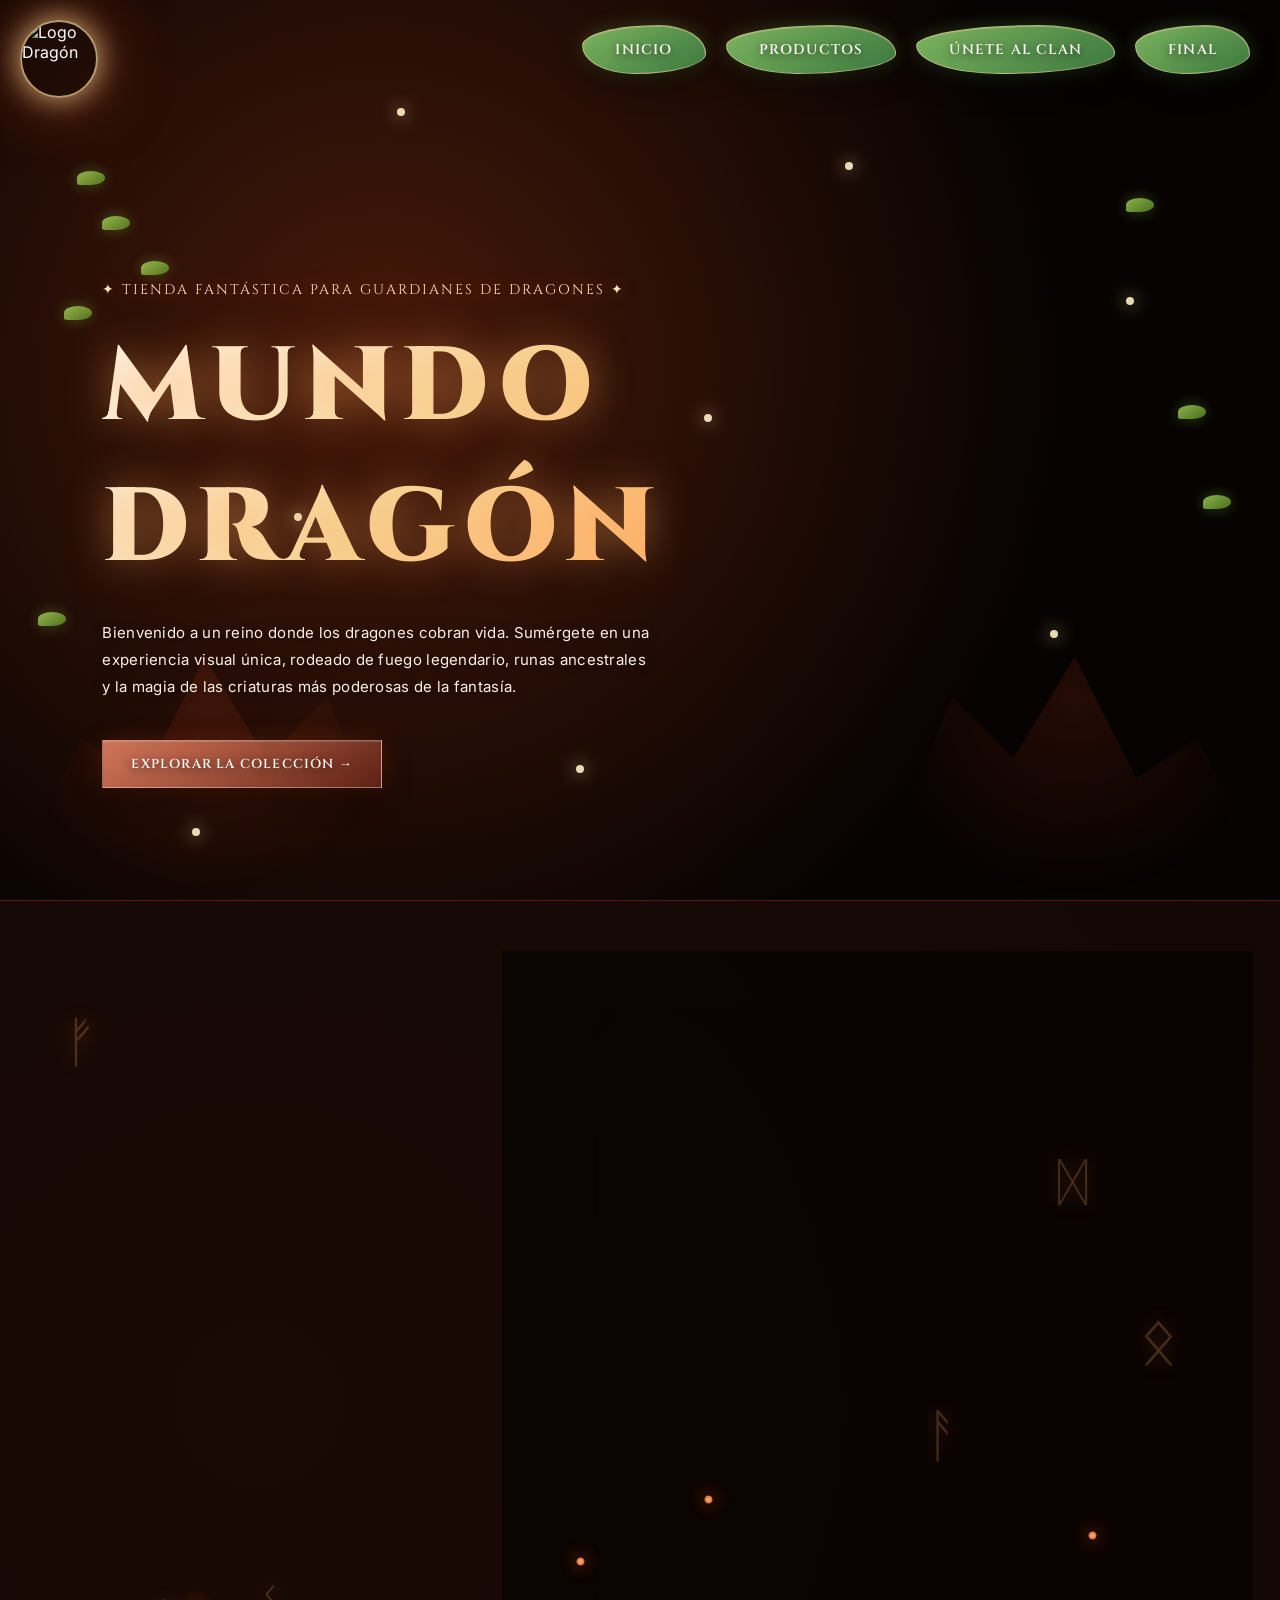
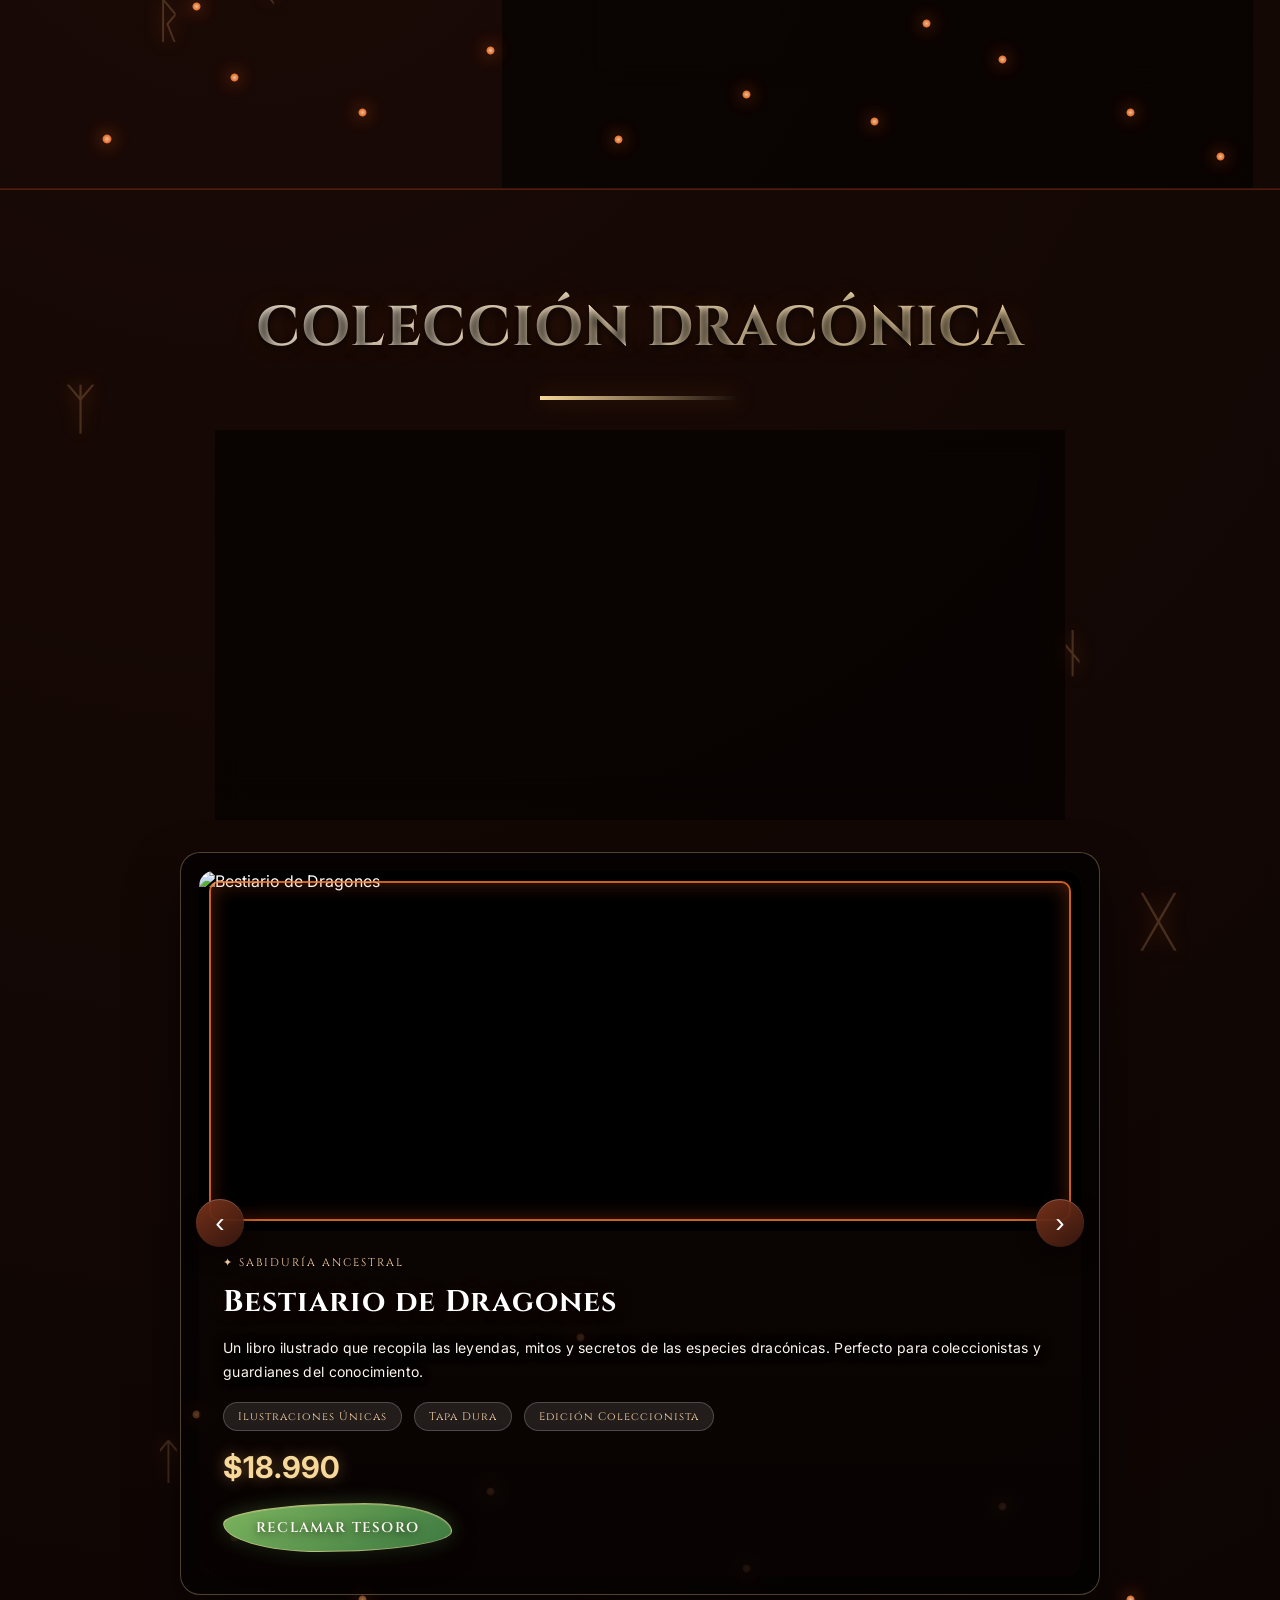
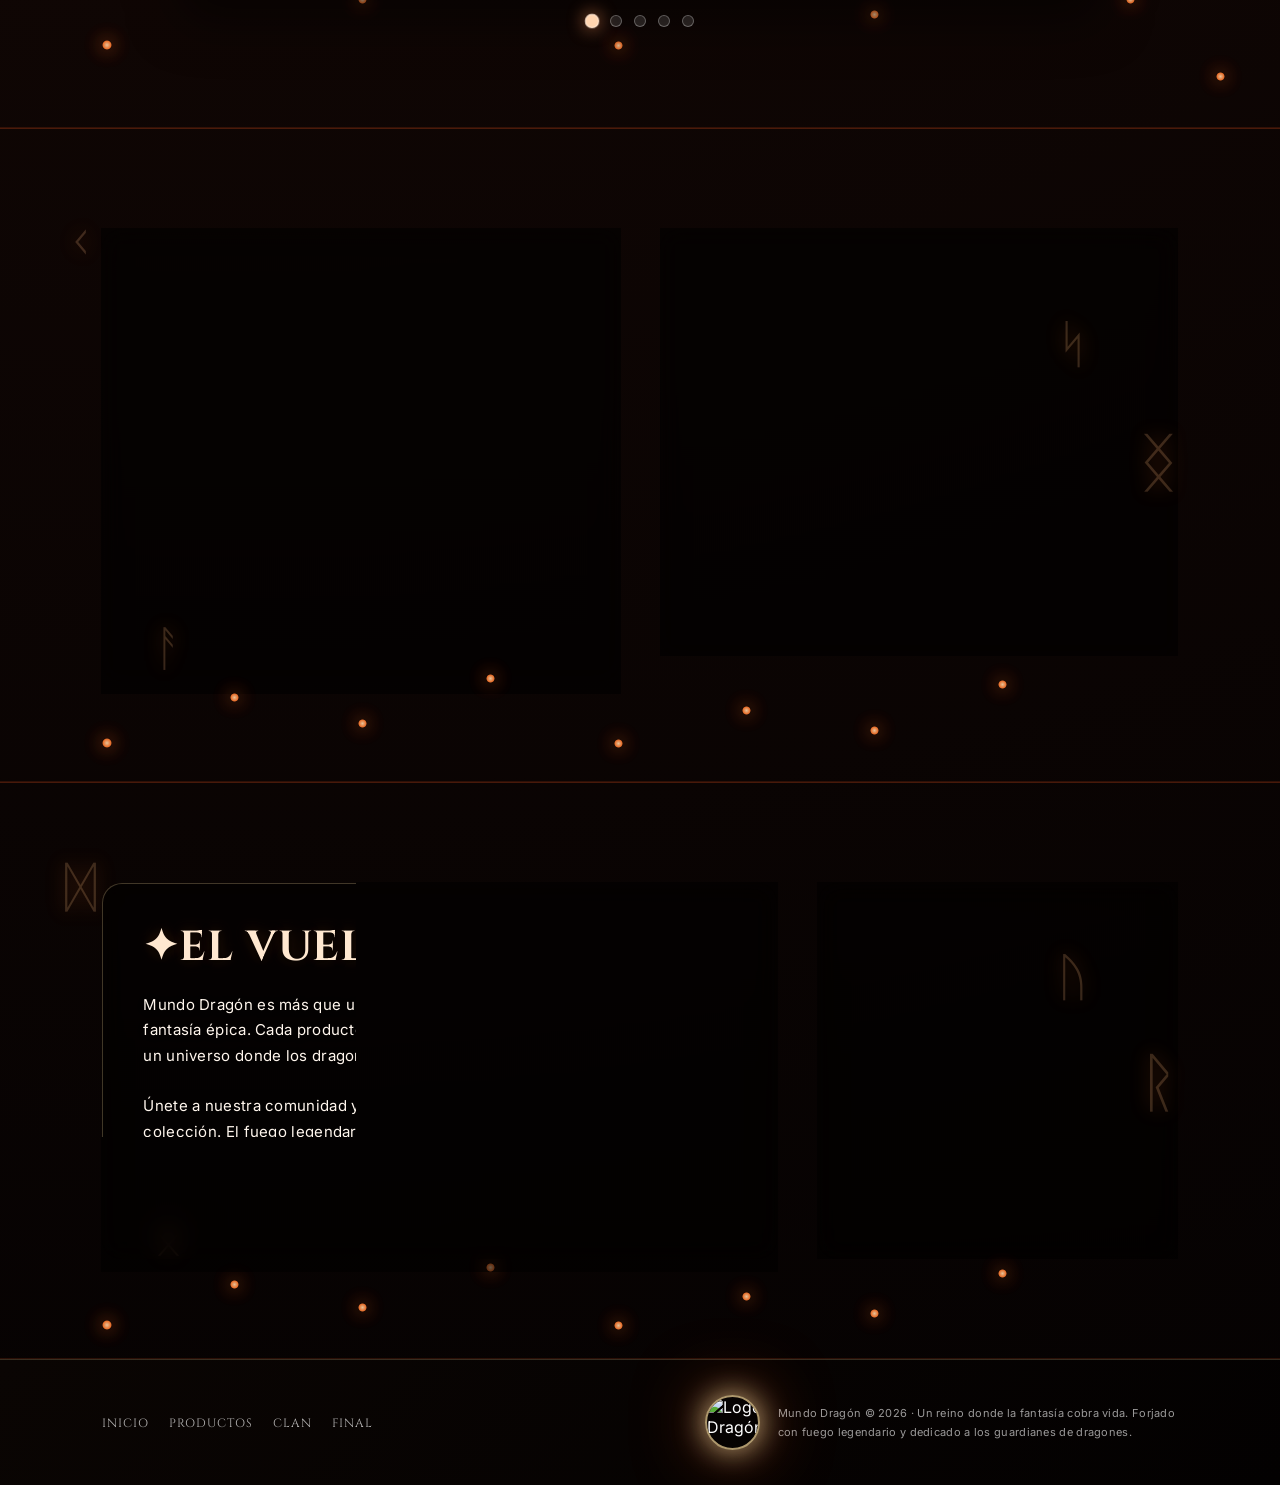
==== index.html @ 8c127563 "Update index.html" ====
<!DOCTYPE html>
<html lang="es">
<head>
<link href="https://fonts.googleapis.com/css2?family=Cinzel:wght@400;600;700;800;900&family=Inter:wght@300;400;500;600;700&display=swap" rel="stylesheet">
<meta charset="UTF-8">
<meta name="viewport" content="width=device-width, initial-scale=1.0">
<title>Mundo Dragón | Tienda Fantástica</title>

<style>
:root{
  --verde:#4a6a52;
  --verde-oscuro:#1f2d24;
  --verde-claro:#7da26d;
  --texto:#ffffff;
  --dorado:#f6d89a;
  --dorado-oscuro:#d4a85a;
  --rojo-fuego:#b63a1b;
  --naranja-fuego:#ff7a2f;
  --lava:#ff5a1f;
  --lava-suave:#ffb36b;
  --ceniza:#0f0908;
  --ceniza-2:#1a110f;
  --ceniza-3:#241613;
  --sombra:0 20px 44px rgba(0,0,0,.48);
  --glow-dorado:0 0 20px rgba(246,216,154,0.3);
  --glow-fuego:0 0 20px rgba(255,90,31,0.3);
}

*{
  margin:0;
  padding:0;
  box-sizing:border-box;
}

html{scroll-behavior:smooth}

body{
  color:var(--texto);
  background: radial-gradient(circle at 20% 30%, #1a0a06 0%, #050202 100%);
  overflow-x:hidden;
  font-family:'Inter',sans-serif;
}

a{text-decoration:none; transition: all 0.3s ease;}

/* =========================
   TIPOGRAFÍA
========================= */
h1, h2, h3, h4, .titulo, .titulo-bloque, .submarca, .boton-hoja,
.boton-recuadro, .icono-info, .final-links a, .detalles-slide span,
.etiqueta-slide, .lista-mini span, .footer-links a, .beneficio h4,
.caja-miembro h3, .final-texto h3, .info-lateral h3, .hero h1 {
  font-family:'Cinzel',serif;
  letter-spacing: 1px;
}

p, .texto, .contenido-slide p, .caja-miembro p, .beneficio p,
.final-texto p, .info-lateral p, .footer-texto {
  font-family:'Inter',sans-serif;
  line-height: 1.7;
  font-weight: 400;
  letter-spacing: 0.3px;
}

.hero p,
.texto,
.contenido-slide p,
.caja-miembro p,
.info-lateral p,
.final-texto p {
  color: #fff6ed;
  text-shadow:
    0 2px 6px rgba(0,0,0,0.9),
    0 0 12px rgba(0,0,0,0.6);
}

h1, h2, h3, h4 {
  text-shadow:
    0 3px 10px rgba(0,0,0,0.9),
    0 0 25px rgba(255,120,40,0.18);
}

/* =========================
   BOTONES
========================= */
.boton-hoja {
  display: inline-block;
  padding: 14px 32px;
  border-radius: 62% 38% 58% 42% / 42% 58% 42% 58%;
  background: linear-gradient(145deg, #7cb45e, #3c7840);
  border: 1px solid rgba(246,216,154,0.55);
  color: #fffaf4;
  font-size: 14px;
  font-weight: 600;
  letter-spacing: 1.2px;
  text-transform: uppercase;
  transition: .4s cubic-bezier(0.4, 0, 0.2, 1);
  position: relative;
  text-shadow: 0 2px 8px rgba(0,0,0,.65);
  box-shadow: 0 12px 28px rgba(0,0,0,.4), 0 0 20px rgba(124,180,94,0.3), inset 0 1px 0 rgba(246,216,154,0.3);
  font-family: 'Cinzel', serif;
  cursor: pointer;
}

.boton-hoja:hover {
  transform: translateY(-5px) scale(1.08);
  box-shadow: 0 20px 35px rgba(0,0,0,.5), 0 0 35px rgba(124,180,94,0.5), inset 0 1px 0 rgba(246,216,154,0.4);
  color: #fffaf4;
  background: linear-gradient(145deg, #8cc86a, #4c8f50);
}

.boton-recuadro {
  display: inline-block;
  padding: 14px 28px;
  border: 1px solid rgba(255,255,255,.3);
  color: #fffaf4;
  background: linear-gradient(145deg, rgba(255,145,112,.8), rgba(120,44,28,.7));
  font-size: 13px;
  font-weight: 600;
  letter-spacing: 1.2px;
  text-transform: uppercase;
  text-shadow: 0 2px 8px rgba(0,0,0,.65);
  box-shadow: 0 12px 28px rgba(0,0,0,.4), 0 0 25px rgba(255,90,30,.2), inset 0 1px 0 rgba(255,255,255,.15);
  font-family: 'Cinzel', serif;
  cursor: pointer;
  transition: .4s cubic-bezier(0.4, 0, 0.2, 1);
}

.boton-recuadro:hover {
  transform: translateY(-4px);
  box-shadow: 0 18px 35px rgba(0,0,0,.45), 0 0 35px rgba(255,100,40,.3);
  color: #fffaf4;
}

/* =========================
   HERO
========================= */
.hero {
  min-height: 100vh;
  position: relative;
  overflow: hidden;
  background: linear-gradient(135deg, rgba(0,0,0,0.5), rgba(0,0,0,0.7)),
              url('https://i.pinimg.com/736x/44/22/09/442209d160acb8d66ba0763f059ec20f.jpg') center/cover no-repeat;
  background-attachment: fixed;
}

.hero::before {
  content: '';
  position: absolute;
  inset: 0;
  background: radial-gradient(circle at 30% 40%, rgba(255,90,31,0.25), transparent 65%);
  pointer-events: none;
  animation: fuegoFondo 3s ease-in-out infinite alternate;
}

.particulas {
  position: absolute;
  inset: 0;
  pointer-events: none;
  z-index: 2;
}

.particula {
  position: absolute;
  width: 8px;
  height: 8px;
  border-radius: 50%;
  background: rgba(255,242,201,.9);
  box-shadow: 0 0 18px rgba(255,235,165,.9);
  animation: brillo 5s ease-in-out infinite;
}

.particula:nth-child(1){top:12%;left:31%}
.particula:nth-child(2){top:18%;left:66%;animation-delay:1s}
.particula:nth-child(3){top:46%;left:55%;animation-delay:2s}
.particula:nth-child(4){top:57%;left:23%;animation-delay:1.5s}
.particula:nth-child(5){top:70%;left:82%;animation-delay:2.5s}
.particula:nth-child(6){top:85%;left:45%;animation-delay:3s}
.particula:nth-child(7){top:33%;left:88%;animation-delay:0.8s}
.particula:nth-child(8){top:92%;left:15%;animation-delay:2.2s}

.hojas-flotantes {
  position: absolute;
  inset: 0;
  pointer-events: none;
  z-index: 2;
}

.hoja-float {
  position: absolute;
  width: 28px;
  height: 14px;
  border-radius: 50% 50% 50% 10%;
  background: linear-gradient(145deg, #c4ff6d, #679d29);
  opacity: .7;
  box-shadow: 0 0 15px rgba(177,255,91,.4);
  animation: caer 12s linear infinite;
}

.hoja-float:nth-child(1){top:19%;left:6%}
.hoja-float:nth-child(2){top:24%;left:8%;animation-delay:2s}
.hoja-float:nth-child(3){top:29%;left:11%;animation-delay:4s}
.hoja-float:nth-child(4){top:34%;left:5%;animation-delay:1s}
.hoja-float:nth-child(5){top:22%;left:88%;animation-delay:3s}
.hoja-float:nth-child(6){top:45%;left:92%;animation-delay:5s}
.hoja-float:nth-child(7){top:68%;left:3%;animation-delay:2.5s}
.hoja-float:nth-child(8){top:55%;left:94%;animation-delay:4.5s}

.alas-dragon {
  position: absolute;
  bottom: 0;
  left: 0;
  width: 100%;
  height: 45%;
  pointer-events: none;
  display: flex;
  justify-content: space-between;
  z-index: 1;
}

.ala {
  width: 32%;
  height: 100%;
  background: radial-gradient(ellipse at center, rgba(255,80,40,0.25), transparent 70%);
  clip-path: polygon(0 100%, 20% 60%, 35% 70%, 50% 40%, 65% 65%, 80% 50%, 100% 100%);
  opacity: .5;
  filter: blur(3px);
  animation: latirAla 4s ease-in-out infinite alternate;
}

.ala.derecha {
  transform: scaleX(-1);
  animation-delay: 0.5s;
}

.logo {
  position: absolute;
  top: 20px;
  left: 20px;
  width: 78px;
  height: 78px;
  border-radius: 50%;
  overflow: hidden;
  z-index: 20;
  box-shadow: 0 0 30px rgba(246,216,154,0.8), 0 0 70px rgba(255,90,31,0.5);
  border: 2px solid rgba(246,216,154,0.7);
  transition: all 0.3s ease;
}

.logo img {
  width: 100%;
  height: 100%;
  object-fit: cover;
  transition: transform 0.3s ease;
}

.logo:hover img {
  transform: scale(1.1);
}

.nav {
  position: absolute;
  top: 25px;
  right: 30px;
  display: flex;
  gap: 20px;
  z-index: 20;
}

.hero-contenido {
  position: relative;
  z-index: 10;
  max-width: 650px;
  padding-top: 280px;
  margin-left: 8%;
  animation: slideInLeft 1s ease-out;
}

.submarca {
  font-size: 14px;
  letter-spacing: 2px;
  color: #ffe2c1;
  margin-bottom: 18px;
  font-family: 'Cinzel', serif;
  text-shadow: 0 0 15px rgba(255,90,31,0.5);
}

.hero h1 {
  font-size: 104px;
  font-weight: 900;
  letter-spacing: 8px;
  margin-bottom: 20px;
  animation: fadeInUp 1s ease-out;
  background: linear-gradient(135deg, #fff8ef 0%, #f6d89a 50%, #ffa55a 100%);
  -webkit-background-clip: text;
  background-clip: text;
  color: transparent;
  text-shadow: 0 0 40px rgba(255,165,90,0.5);
}

.hero p {
  margin-bottom: 40px;
  max-width: 550px;
  font-size: 15px;
  line-height: 1.8;
  color: #fff0e2;
  text-shadow: 0 2px 10px rgba(0,0,0,0.6);
}

/* =========================
   SECCIONES
========================= */
.seccion, .seccion-final {
  position: relative;
  padding: 100px 8%;
}

.seccion-intro, .seccion-productos, .seccion-miembros, .seccion-final {
  position: relative;
  background:
    linear-gradient(135deg, rgba(5,3,2,0.92), rgba(15,7,5,0.96)),
    radial-gradient(circle at 15% 20%, rgba(255,100,40,0.2), transparent 40%),
    radial-gradient(circle at 85% 25%, rgba(255,170,90,0.15), transparent 38%),
    url('https://www.transparenttextures.com/patterns/black-scales.png');
  background-attachment: fixed;
  border-top: 1px solid rgba(255,90,31,0.25);
  border-bottom: 1px solid rgba(255,90,31,0.15);
}

.brasas {
  position: absolute;
  inset: 0;
  pointer-events: none;
  z-index: 2;
  overflow: hidden;
}

.brasa {
  position: absolute;
  width: 9px;
  height: 9px;
  border-radius: 50%;
  background: radial-gradient(circle, #ffd7a8 0%, #ff7a2f 55%, rgba(255,90,30,0) 72%);
  box-shadow: 0 0 18px rgba(255,100,40,0.8), 0 0 32px rgba(255,130,60,0.4);
  opacity: 0.9;
  animation: subirBrasa linear infinite;
}

.brasa:nth-child(1){left:8%;bottom:5%;animation-duration:8s;animation-delay:0s;width:10px;height:10px}
.brasa:nth-child(2){left:18%;bottom:12%;animation-duration:11s;animation-delay:1s}
.brasa:nth-child(3){left:28%;bottom:8%;animation-duration:9s;animation-delay:2s}
.brasa:nth-child(4){left:38%;bottom:15%;animation-duration:10s;animation-delay:1.5s}
.brasa:nth-child(5){left:48%;bottom:5%;animation-duration:12s;animation-delay:2.5s}
.brasa:nth-child(6){left:58%;bottom:10%;animation-duration:9s;animation-delay:3s}
.brasa:nth-child(7){left:68%;bottom:7%;animation-duration:11s;animation-delay:1.8s}
.brasa:nth-child(8){left:78%;bottom:14%;animation-duration:10s;animation-delay:2.2s}
.brasa:nth-child(9){left:88%;bottom:8%;animation-duration:8.5s;animation-delay:3.5s}
.brasa:nth-child(10){left:95%;bottom:3%;animation-duration:12s;animation-delay:0.5s}
.brasa:nth-child(11){left:15%;bottom:20%;animation-duration:10s;animation-delay:4s}
.brasa:nth-child(12){left:45%;bottom:25%;animation-duration:9s;animation-delay:3.2s}
.brasa:nth-child(13){left:72%;bottom:18%;animation-duration:11s;animation-delay:2.8s}
.brasa:nth-child(14){left:55%;bottom:32%;animation-duration:10s;animation-delay:1.2s}
.brasa:nth-child(15){left:85%;bottom:28%;animation-duration:9.5s;animation-delay:4.2s}

.runas {
  position: absolute;
  inset: 0;
  pointer-events: none;
  z-index: 1;
}

.runa {
  position: absolute;
  color: rgba(255,190,130,0.2);
  font-size: 48px;
  text-shadow: 0 0 20px rgba(255,120,40,0.3);
  font-family: 'Cinzel', serif;
  animation: brilloRuna 4s ease-in-out infinite alternate;
}

.runa:nth-child(1){top:12%;left:5%;font-size: 55px}
.runa:nth-child(2){top:45%;right:8%;font-size: 65px; animation-delay: 1s}
.runa:nth-child(3){bottom:15%;left:12%;font-size: 48px; animation-delay: 2s}
.runa:nth-child(4){top:28%;right:15%;font-size: 52px; animation-delay: 1.5s}
.runa:nth-child(5){bottom:35%;right:25%;font-size: 58px; animation-delay: 2.5s}
.runa:nth-child(6){top:75%;left:20%;font-size: 45px; animation-delay: 3s}


/* =========================
   INTRO
========================= */
.intro-contenido {
  max-width: 600px;
  margin-left: auto;
  padding: 40px;
  background: rgba(0,0,0,0.55);
  backdrop-filter: blur(12px);
  border-radius: 20px;
  border: 1px solid rgba(246,216,154,0.25);
  box-shadow: 0 25px 50px rgba(0,0,0,0.5), inset 0 1px 0 rgba(255,255,255,0.1);
}

.titulo {
  font-size: 56px;
  margin-bottom: 25px;
  font-weight: 800;
  text-transform: uppercase;
  background: linear-gradient(135deg, #fff8ef, #f6d89a);
  -webkit-background-clip: text;
  background-clip: text;
  color: transparent;
}

.texto {
  font-size: 15px;
  margin-bottom: 20px;
  line-height: 1.8;
}

.iconos-linea {
  display: flex;
  gap: 25px;
  margin-top: 30px;
  flex-wrap: wrap;
}

.icono-info {
  display: flex;
  align-items: center;
  gap: 12px;
  border-top: 1px solid rgba(255,255,255,.25);
  padding-top: 15px;
  min-width: 200px;
  font-size: 13px;
  color: #ffe8d0;
  text-transform: uppercase;
  font-family: 'Cinzel', serif;
}

.icono-simbolo {
  width: 28px;
  height: 28px;
  border: 1px solid rgba(255,180,120,.5);
  border-radius: 50%;
  display: grid;
  place-items: center;
  font-size: 13px;
  box-shadow: 0 0 18px rgba(255,110,40,.2);
}


.titulo-bloque {
  font-size: 56px;
  margin-bottom: 30px;
  text-transform: uppercase;
  background: linear-gradient(135deg, #fff8ef, #f6d89a);
  -webkit-background-clip: text;
  background-clip: text;
  color: transparent;
  text-align: center;
}

.subrayado {
  width: 200px;
  height: 4px;
  background: linear-gradient(to right, #f6d89a, transparent);
  margin: 0 auto 30px;
  box-shadow: 0 0 25px rgba(255,120,40,.3);
}

.info-lateral {
  max-width: 850px;
  margin: 0 auto 50px;
  padding: 35px;
  background: rgba(0,0,0,0.55);
  backdrop-filter: blur(12px);
  border-radius: 20px;
  border: 1px solid rgba(246,216,154,0.25);
  text-align: center;
}

.info-lateral h3 {
  font-size: 36px;
  margin-bottom: 20px;
  color: #ffe8d0;
  text-shadow: 0 0 20px rgba(255,120,40,0.4);
}

.info-lateral p {
  font-size: 15px;
  margin-bottom: 20px;
}

.lista-mini {
  display: flex;
  gap: 15px;
  justify-content: center;
  flex-wrap: wrap;
  margin: 25px 0;
}

.lista-mini span {
  padding: 8px 18px;
  background: rgba(246,216,154,0.12);
  border: 1px solid rgba(246,216,154,0.35);
  border-radius: 30px;
  font-size: 12px;
  font-weight: 500;
  color: #ffe8d0;
  font-family: 'Cinzel', serif;
}

.botones-laterales{
  display:flex;
  gap:14px;
  justify-content:center;
  flex-wrap:wrap;
}

/* CARRUSEL CON BOTONES A LOS LADOS */
.carrusel-productos {
  position: relative;
  max-width: 920px;
  margin: 0 auto;
  z-index: 5;
}

.visor-producto {
  position: relative;
  background: rgba(0,0,0,0.65);
  border-radius: 20px;
  overflow: hidden;
  border: 1px solid rgba(246,216,154,0.3);
  box-shadow: 0 25px 50px rgba(0,0,0,0.5);
}

.pista-productos {
  display: flex;
  transition: transform 0.55s cubic-bezier(0.4, 0, 0.2, 1);
  will-change: transform;
}

.producto-slide {
  min-width: 100%;
  flex: 0 0 100%;
  padding: 0;
  transition: transform 0.35s ease, filter 0.35s ease, opacity 0.35s ease;
}

.imagen-slide {
  position: relative;
  height: 360px;
  overflow: hidden;
  border-radius: 15px;
  background: linear-gradient(135deg, #3a2a24, #1a0a06);
  margin: 18px 18px 0;
  /* Centrado de imagen */
  display: flex;
  align-items: center;
  justify-content: center;
}

.imagen-slide img {
  width: 100%;
  height: 100%;
  object-fit: contain;
  object-position: center center;
  background: #000000;
  transition: transform 0.5s ease, filter 0.5s ease;
}

.producto-slide:hover {
  transform: translateY(-8px);
  filter: brightness(1.08);
}

.producto-slide:hover .imagen-slide img {
  transform: scale(1.05);
  filter: saturate(1.06);
}

.producto-slide:hover .contenido-slide {
  box-shadow: 0 0 30px rgba(255,120,40,0.12);
}

.marco-vivo {
  position: absolute;
  inset: 10px;
  border: 2px solid rgba(255,120,40,0.8);
  border-radius: 10px;
  pointer-events: none;
  animation: fuegoBorde 1.5s infinite alternate;
  box-shadow: inset 0 0 20px rgba(255,90,30,0.3);
}

.contenido-slide {
  padding: 24px;
  margin: 0 18px 18px;
  border-radius: 0 0 15px 15px;
  background: linear-gradient(
    180deg,
    rgba(20,10,8,0.35) 0%,
    rgba(10,4,3,0.72) 100%
  );
}

.etiqueta-slide {
  font-size: 11px;
  letter-spacing: 2px;
  color: #ffd7a8;
  text-transform: uppercase;
  margin-bottom: 12px;
}

.contenido-slide h4 {
  font-size: 30px;
  margin-bottom: 14px;
  color: #fff;
  font-family: 'Cinzel', serif;
}

.contenido-slide p {
  font-size: 14px;
  margin-bottom: 18px;
  line-height: 1.7;
}

.detalles-slide {
  display: flex;
  gap: 12px;
  flex-wrap: wrap;
  margin-bottom: 18px;
}

.detalles-slide span {
  font-size: 11px;
  padding: 6px 14px;
  background: rgba(255,255,255,0.1);
  border: 1px solid rgba(255,255,255,.2);
  border-radius: 20px;
  color: #ffd7a8;
}

.precio-slide {
  font-size: 30px;
  font-weight: bold;
  color: var(--dorado);
  margin-bottom: 18px;
  text-shadow: 0 0 15px rgba(255,180,100,.4);
}

/* Botones laterales del carrusel */
.boton-carrusel {
  position: absolute;
  top: 50%;
  transform: translateY(-50%);
  width: 48px;
  height: 48px;
  border-radius: 50%;
  border: none;
  background: linear-gradient(145deg, rgba(122,52,27,.95), rgba(55,22,14,.95));
  color: white;
  font-size: 28px;
  cursor: pointer;
  transition: all 0.3s ease;
  box-shadow: 0 8px 20px rgba(0,0,0,.4), inset 0 1px 0 rgba(255,255,255,.2);
  z-index: 10;
  display: flex;
  align-items: center;
  justify-content: center;
}

.boton-prev {
  left: 15px;
}

.boton-next {
  right: 15px;
}

.boton-carrusel:hover {
  transform: translateY(-50%) scale(1.1);
  background: linear-gradient(145deg, rgba(142,72,47,.95), rgba(75,42,34,.95));
}


.controles-carrusel {
  display: none;
}

.indicadores {
  display: flex;
  gap: 12px;
  justify-content: center;
  margin-top: 20px;
}

.punto {
  width: 12px;
  height: 12px;
  border-radius: 50%;
  border: 1px solid rgba(255,255,255,.4);
  background: rgba(255,255,255,.15);
  cursor: pointer;
  transition: all 0.3s ease;
}

.punto.activo {
  background: #ffd5b0;
  box-shadow: 0 0 15px rgba(255,150,90,.8);
  transform: scale(1.2);
}

/* =========================
   MIEMBROS
========================= */
.miembros-grid {
  display: grid;
  grid-template-columns: 1fr 1fr;
  gap: 40px;
  align-items: start;
}

.caja-miembro {
  padding: 40px;
  background: rgba(0,0,0,0.55);
  backdrop-filter: blur(12px);
  border-radius: 20px;
  border: 1px solid rgba(246,216,154,0.25);
}

.caja-miembro h3 {
  font-size: 38px;
  margin-bottom: 20px;
  color: #ffe8d0;
  text-transform: uppercase;
}

.caja-miembro p {
  margin-bottom: 20px;
  font-size: 15px;
}

.formulario {
  display: grid;
  gap: 18px;
  margin-top: 20px;
}

.campo {
  width: 100%;
  padding: 14px 18px;
  background: rgba(255,255,255,.08);
  border: 1px solid rgba(255,255,255,.2);
  border-radius: 10px;
  color: white;
  font-size: 14px;
  transition: all 0.3s ease;
}

.campo:focus {
  outline: none;
  border-color: rgba(255,140,80,.6);
  background: rgba(0,0,0,0.6);
  box-shadow: 0 0 0 3px rgba(255,110,40,.15);
}

.beneficio {
  border-left: 3px solid var(--dorado);
  padding-left: 20px;
  margin-bottom: 25px;
}

.beneficio h4 {
  font-size: 22px;
  margin-bottom: 10px;
  color: #ffd7a8;
}

/* =========================
   FINAL
========================= */
.final-grid {
  display: grid;
  grid-template-columns: 1.5fr 0.8fr;
  gap: 40px;
}

.final-texto, .final-links {
  padding: 40px;
  background: rgba(0,0,0,0.55);
  backdrop-filter: blur(12px);
  border-radius: 20px;
  border: 1px solid rgba(246,216,154,0.25);
}

.final-texto {
  position: relative;
  z-index: 5;
}

.final-texto h3 {
  font-size: 42px;
  margin-bottom: 20px;
  color: #ffe8d0;
  line-height: 1.15;
  text-shadow:
    0 2px 8px rgba(0,0,0,0.92),
    0 0 14px rgba(255,120,40,0.22);
}

.final-texto p {
  margin-bottom: 25px;
  font-size: 15px;
}

.final-links {
  display: flex;
  flex-direction: column;
  gap: 15px;
}

.final-links a {
  color: #ffd7a8;
  font-size: 15px;
  font-weight: 500;
  transition: all 0.3s ease;
}

.final-links a:hover {
  transform: translateX(12px);
  color: var(--dorado);
  text-shadow: 0 0 10px rgba(255,120,40,0.5);
}

/* =========================
   FOOTER
========================= */
footer {
  padding: 35px 8%;
  background: linear-gradient(135deg, #0a0503, #030101);
  display: flex;
  justify-content: space-between;
  align-items: center;
  gap: 20px;
  flex-wrap: wrap;
  border-top: 1px solid rgba(246,216,154,0.2);
}

.footer-links {
  display: flex;
  gap: 20px;
}

.footer-links a {
  color: rgba(255,255,255,0.7);
  font-size: 12px;
  text-transform: uppercase;
  letter-spacing: 1px;
  transition: color 0.3s ease;
  font-family: 'Cinzel', serif;
}

.footer-links a:hover {
  color: var(--dorado);
}

.footer-marca {
  display: flex;
  align-items: center;
  gap: 18px;
}

.footer-marca .logo {
  position: relative;
  width: 55px;
  height: 55px;
  top: 0;
  left: 0;
}

.footer-texto {
  font-size: 11px;
  color: rgba(255,255,255,0.6);
  max-width: 400px;
}

/* =========================
   ANIMACIONES
========================= */
@keyframes fadeInUp {
  from { opacity: 0; transform: translateY(40px); }
  to { opacity: 1; transform: translateY(0); }
}

@keyframes slideInLeft {
  from { opacity: 0; transform: translateX(-60px); }
  to { opacity: 1; transform: translateX(0); }
}

@keyframes fuegoBorde {
  0% { border-color: rgba(255,80,20,0.5); box-shadow: 0 0 10px rgba(255,80,20,0.3); }
  100% { border-color: rgba(255,120,40,1); box-shadow: 0 0 25px rgba(255,90,30,0.7); }
}

@keyframes brillo {
  0%,100%{opacity:0.4;transform:scale(0.8)}
  50%{opacity:1;transform:scale(1.3)}
}

@keyframes caer {
  0%{transform:translate(0,0) rotate(0); opacity: 0.8}
  100%{transform:translate(80px, 280px) rotate(380deg); opacity: 0}
}

@keyframes subirBrasa {
  0%{transform:translateY(0) translateX(0) scale(0.6); opacity: 0;}
  15%{opacity: 0.9;}
  85%{opacity: 0.8;}
  100%{transform:translateY(-380px) translateX(35px) scale(1.2); opacity: 0;}
}

@keyframes latirAla {
  0% { transform: scaleX(1) scaleY(1); opacity: 0.4; }
  100% { transform: scaleX(1.05) scaleY(1.03); opacity: 0.7; }
}

@keyframes brilloRuna {
  0% { opacity: 0.1; text-shadow: 0 0 0px rgba(255,120,40,0); }
  100% { opacity: 0.35; text-shadow: 0 0 25px rgba(255,120,40,0.5); }
}

@keyframes parpadeo {
  0%, 90%, 100% { opacity: 0.8; transform: scaleY(1); }
  95% { opacity: 0.2; transform: scaleY(0.3); }
}

@keyframes fuegoFondo {
  0% { opacity: 0.4; transform: scale(1); }
  100% { opacity: 0.7; transform: scale(1.05); }
}

/* =========================
   RESPONSIVE
========================= */
@media (max-width: 1100px) {
  .miembros-grid, .final-grid { grid-template-columns: 1fr; }
  .hero h1 { font-size: 64px; }
  .titulo, .titulo-bloque { font-size: 40px; }
  .runa { font-size: 32px; }
}

@media (max-width: 768px) {
  .seccion, .seccion-final { padding: 60px 5%; }
  .hero-contenido { padding-top: 200px; margin-left: 5%; max-width: 90%; }
  .hero h1 { font-size: 48px; letter-spacing: 4px; }
  .nav { top: 20px; right: 20px; gap: 12px; }
  .boton-hoja { padding: 10px 22px; font-size: 11px; }
  .boton-recuadro { padding: 10px 20px; font-size: 11px; }
  .intro-contenido { margin-left: 0; padding: 25px; }
  .titulo { font-size: 32px; }
  .caja-miembro h3, .final-texto h3, .info-lateral h3 { font-size: 28px; }
  .imagen-slide { height: 280px; }
  footer { flex-direction: column; text-align: center; }
  .footer-marca { flex-direction: column; }
  /* Ajuste botones carrusel en móvil */
  .boton-carrusel {
    width: 40px;
    height: 40px;
    font-size: 22px;
  }
  .boton-prev {
    left: 5px;
  }
  .boton-next {
    right: 5px;
  }
}

@media (max-width: 480px) {
  .hero h1 { font-size: 36px; letter-spacing: 2px; }
  .submarca { font-size: 10px; }
  .titulo-bloque { font-size: 28px; }
  .runa { font-size: 24px; }
  .brasa { width: 6px; height: 6px; }
}
</style>
</head>
<body>

<section class="hero" id="inicio">
  <div class="particulas">
    <span class="particula"></span>
    <span class="particula"></span>
    <span class="particula"></span>
    <span class="particula"></span>
    <span class="particula"></span>
    <span class="particula"></span>
    <span class="particula"></span>
    <span class="particula"></span>
  </div>

  <div class="hojas-flotantes">
    <span class="hoja-float"></span>
    <span class="hoja-float"></span>
    <span class="hoja-float"></span>
    <span class="hoja-float"></span>
    <span class="hoja-float"></span>
    <span class="hoja-float"></span>
    <span class="hoja-float"></span>
    <span class="hoja-float"></span>
  </div>

  <div class="alas-dragon">
    <div class="ala"></div>
    <div class="ala derecha"></div>
  </div>

  <div class="logo">
    <img src="https://i.pinimg.com/736x/f4/d4/7a/f4d47adb844404ac35bea7800e7344d3.jpg" alt="Logo Dragón">
  </div>

  <nav class="nav">
    <a href="#inicio" class="boton-hoja">Inicio</a>
    <a href="#productos" class="boton-hoja">Productos</a>
    <a href="#miembros" class="boton-hoja">Únete al Clan</a>
    <a href="#final" class="boton-hoja">Final</a>
  </nav>

  <div class="hero-contenido">
    <div class="submarca">✦ TIENDA FANTÁSTICA PARA GUARDIANES DE DRAGONES ✦</div>
    <h1>MUNDO<br>DRAGÓN</h1>
    <p>
      Bienvenido a un reino donde los dragones cobran vida. Sumérgete en una experiencia visual única, rodeado de fuego legendario, runas ancestrales y la magia de las criaturas más poderosas de la fantasía.
    </p>
    <a href="#productos" class="boton-recuadro">Explorar la colección →</a>
  </div>
</section>

<section class="seccion seccion-intro">
  <div class="brasas">
    <span class="brasa"></span><span class="brasa"></span><span class="brasa"></span><span class="brasa"></span>
    <span class="brasa"></span><span class="brasa"></span><span class="brasa"></span><span class="brasa"></span>
    <span class="brasa"></span><span class="brasa"></span><span class="brasa"></span><span class="brasa"></span>
    <span class="brasa"></span><span class="brasa"></span><span class="brasa"></span>
  </div>

  <div class="runas">
    <span class="runa">ᚠ</span>
    <span class="runa">ᛟ</span>
    <span class="runa">ᚱ</span>
    <span class="runa">ᛞ</span>
    <span class="runa">ᚨ</span>
    <span class="runa">ᚲ</span>
  </div>

  <div class="intro-contenido">
    <h2 class="titulo">EL LEGADO<br>DE LOS DRAGONES</h2>
    <p class="texto">
      Mundo Dragón nace de la pasión por la fantasía épica y la cultura dracónica. Cada producto está cuidadosamente diseñado para transportarte a un universo donde el fuego legendario y la magia ancestral se entrelazan.
    </p>
    <p class="texto">
      Nuestra misión es crear experiencias únicas para los amantes de los dragones, combinando arte, calidad y una atmósfera que solo los verdaderos guardianes pueden apreciar.
    </p>
    <div class="iconos-linea">
      <div class="icono-info"><span class="icono-simbolo">⚔️</span> Calidad Legendaria</div>
      <div class="icono-info"><span class="icono-simbolo">🐉</span> Diseño Único</div>
      <div class="icono-info"><span class="icono-simbolo">🔥</span> Esencia Dracónica</div>
    </div>
  </div>
</section>

<section class="seccion seccion-productos" id="productos">
  <div class="brasas">
    <span class="brasa"></span><span class="brasa"></span><span class="brasa"></span><span class="brasa"></span>
    <span class="brasa"></span><span class="brasa"></span><span class="brasa"></span><span class="brasa"></span>
    <span class="brasa"></span><span class="brasa"></span><span class="brasa"></span><span class="brasa"></span>
  </div>

  <div class="runas">
    <span class="runa">ᛉ</span>
    <span class="runa">ᚷ</span>
    <span class="runa">ᛏ</span>
    <span class="runa">ᚾ</span>
    <span class="runa">ᛞ</span>
  </div>

  <h2 class="titulo-bloque">COLECCIÓN DRACÓNICA</h2>
  <div class="subrayado"></div>

  <aside class="info-lateral">
    <h3>✦ DRAGON'S TREASURE ✦</h3>
    <p>
      Explora nuestra selección exclusiva de productos inspirados en el mundo de los dragones. Cada pieza está forjada con la esencia del fuego legendario y diseñada para los verdaderos guardianes del reino.
    </p>
    <div class="lista-mini">
      <span>⚔️ Edición Limitada</span>
      <span>🐉 Diseño Exclusivo</span>
      <span>🔥 Calidad Legendaria</span>
      <span>✨ Arte Dracónico</span>
    </div>
    <div class="botones-laterales">
      <a href="#miembros" class="boton-recuadro">Unirse al Reino</a>
      <a href="#catalogo" class="boton-recuadro">Ver Catálogo</a>
    </div>
  </aside>

  <div class="carrusel-productos" id="catalogo">
    <div class="visor-producto">
      <div class="pista-productos" id="pistaProductos">
       

        <article class="producto-slide">
          <div class="imagen-slide">
            <img src="https://i.pinimg.com/736x/55/be/80/55be80b47b2bf518d67a6111a91bdcff.jpg" alt="Bestiario de Dragones">
            <div class="marco-vivo"></div>
          </div>
          <div class="contenido-slide">
            <div class="etiqueta-slide">✦ Sabiduría Ancestral</div>
            <h4>Bestiario de Dragones</h4>
            <p>Un libro ilustrado que recopila las leyendas, mitos y secretos de las especies dracónicas. Perfecto para coleccionistas y guardianes del conocimiento.</p>
            <div class="detalles-slide">
              <span>Ilustraciones Únicas</span>
              <span>Tapa Dura</span>
              <span>Edición Coleccionista</span>
            </div>
            <div class="precio-slide">$18.990</div>
            <div><a href="#miembros" class="boton-hoja">Reclamar Tesoro</a></div>
          </div>
        </article>

        <article class="producto-slide">
          <div class="imagen-slide">
            <img src="https://i.pinimg.com/1200x/b9/79/55/b979558501b4dccc50a521ad5aa625b7.jpg" alt="Polerón Escamas Nocturnas">
            <div class="marco-vivo"></div>
          </div>
          <div class="contenido-slide">
            <div class="etiqueta-slide">✦ Reino Nocturno</div>
            <h4>Polerón Escamas Nocturnas</h4>
            <p>Inspirado en los dragones de la noche. Su diseño oscuro y elegante evoca la majestuosidad de las criaturas que dominan las sombras y el misterio.</p>
            <div class="detalles-slide">
              <span>Felpa Premium</span>
              <span>Estampado 3D</span>
              <span>Look Legendario</span>
            </div>
            <div class="precio-slide">$29.990</div>
            <div><a href="#miembros" class="boton-hoja">Reclamar Tesoro</a></div>
          </div>
        </article>

        <article class="producto-slide">
          <div class="imagen-slide">
            <img src="https://i.pinimg.com/1200x/12/1b/cc/121bccc7fa8ebbdbd7b35185dde6ff0c.jpg" alt="Collar Colmillo de Dragón">
            <div class="marco-vivo"></div>
          </div>
          <div class="contenido-slide">
            <div class="etiqueta-slide">✦ Amuleto de Fuego</div>
            <h4>Collar Colmillo de Dragón</h4>
            <p>Un collar elaborado con detalles rúnicos que representa la fuerza y protección de los dragones antiguos. Ideal para quienes buscan un accesorio con significado místico.</p>
            <div class="detalles-slide">
              <span>Plata Legendaria</span>
              <span>Grabados Rúnicos</span>
              <span>Amuleto Protector</span>
            </div>
            <div class="precio-slide">$34.990</div>
            <div><a href="#miembros" class="boton-hoja">Reclamar Tesoro</a></div>
          </div>
        </article>

         <article class="producto-slide">
          <div class="imagen-slide">
            <img src="https://i.pinimg.com/1200x/d8/56/79/d85679965064931d7894e8b1fe1a2b00.jpg" alt="Polera Dragón Ancestral">
            <div class="marco-vivo"></div>
          </div>
          <div class="contenido-slide">
            <div class="etiqueta-slide">✦ Edición Ancestral</div>
            <h4>Polera Dragón Ancestral</h4>
            <p>Diseño inspirado en los antiguos dragones de fuego. Con detalles que evocan escamas y alas, esta prenda es perfecta para mostrar tu conexión con la magia ancestral.</p>
            <div class="detalles-slide">
              <span>Algodón Premium</span>
              <span>Grabado Láser</span>
              <span>Edición Limitada</span>
            </div>
            <div class="precio-slide">$21.990</div>
            <div><a href="#miembros" class="boton-hoja">Reclamar Tesoro</a></div>
          </div>
        </article>

        <article class="producto-slide">
          <div class="imagen-slide">
            <img src="https://i.pinimg.com/1200x/ca/63/03/ca6303dc7b98afaf8e3c43624d210f39.jpg" alt="Figura Dragón de Ébano">
            <div class="marco-vivo"></div>
          </div>
          <div class="contenido-slide">
            <div class="etiqueta-slide">✦ Escultura Legendaria</div>
            <h4>Figura Dragón de Ébano</h4>
            <p>Una figura de colección tallada con detalles precisos, capturando la esencia del dragón guardián. Perfecta para decorar tu altar de la fantasía.</p>
            <div class="detalles-slide">
              <span>Resina Premium</span>
              <span>Detalles Pintados</span>
              <span>Edición Limitada</span>
            </div>
            <div class="precio-slide">$49.990</div>
            <div><a href="#miembros" class="boton-hoja">Reclamar Tesoro</a></div>
          </div>
        </article>
      </div>

      

      
      <button class="boton-carrusel boton-prev" id="prevProducto" type="button">‹</button>
      <button class="boton-carrusel boton-next" id="nextProducto" type="button">›</button>
    </div>

    <div class="indicadores">
      <button class="punto activo" type="button" data-indice="0"></button>
      <button class="punto" type="button" data-indice="1"></button>
      <button class="punto" type="button" data-indice="2"></button>
      <button class="punto" type="button" data-indice="3"></button>
      <button class="punto" type="button" data-indice="4"></button>
    </div>
  </div>
</section>

<section class="seccion seccion-miembros" id="miembros">
  <div class="brasas">
    <span class="brasa"></span><span class="brasa"></span><span class="brasa"></span><span class="brasa"></span>
    <span class="brasa"></span><span class="brasa"></span><span class="brasa"></span><span class="brasa"></span>
  </div>

  <div class="runas">
    <span class="runa">ᚲ</span>
    <span class="runa">ᛝ</span>
    <span class="runa">ᚨ</span>
    <span class="runa">ᛋ</span>
  </div>

  <div class="miembros-grid">
    <div class="caja-miembro">
      <h3>✦JÚRATE AL REINO✦</h3>
      <p>Conviértete en Guardián de Mundo Dragón y accede a beneficios exclusivos, lanzamientos anticipados y contenido legendario que solo los miembros pueden obtener.</p>
      <form class="formulario" id="formMiembro">
        <input class="campo" type="text" placeholder="Tu nombre como guardián" required>
        <input class="campo" type="email" placeholder="Correo electronico" required>
        <button class="boton-hoja" type="submit">Unirse al Reino</button>
      </form>
    </div>

    <div class="caja-miembro lista-beneficios">
      <div class="beneficio">
        <h4>⚔️ Acceso Temprano</h4>
        <p>Sé el primero en conocer nuevas colecciones y lanzamientos exclusivos antes que el resto del reino.</p>
      </div>
      <div class="beneficio">
        <h4>🐉 Secretos del Reino</h4>
        <p>Recibe contenido especial, leyendas y detrás de escena de nuestras creaciones dracónicas.</p>
      </div>
      <div class="beneficio">
        <h4>🔥 Tesoros Exclusivos</h4>
        <p>Obtén descuentos especiales y acceso a ediciones limitadas solo para guardianes.</p>
      </div>
    </div>
  </div>
</section>

<section class="seccion-final" id="final">
  <div class="brasas">
    <span class="brasa"></span><span class="brasa"></span><span class="brasa"></span><span class="brasa"></span>
    <span class="brasa"></span><span class="brasa"></span><span class="brasa"></span><span class="brasa"></span>
  </div>

  <div class="runas">
    <span class="runa">ᛞ</span>
    <span class="runa">ᚱ</span>
    <span class="runa">ᛟ</span>
    <span class="runa">ᚢ</span>
  </div>

  <div class="final-grid">
    <div class="final-texto">
      <h3>✦EL VUELO CONTINÚA✦ </h3>
      <p>Mundo Dragón es más que una tienda: es un santuario para los amantes de la fantasía épica. Cada producto, cada detalle, está pensado para transportarte a un universo donde los dragones aún dominan los cielos.</p>
      <p>Únete a nuestra comunidad y descubre la magia que te espera en cada colección. El fuego legendario arde en tu interior.</p>
      <a href="#inicio" class="boton-recuadro">Remontar al inicio →</a>
    </div>

    <div class="final-links">
     
      <a href="#productos">✦ Colección Dracónica</a>
      <a href="#miembros">✦ Juramento al Reino</a>
    
    </div>
  </div>
</section>

<footer>
  <div class="footer-links">
    <a href="#inicio">Inicio</a>
    <a href="#productos">Productos</a>
    <a href="#miembros">Clan</a>
    <a href="#final">Final</a>
  </div>

  <div class="footer-marca">
    <div class="logo">
      <img src="https://i.pinimg.com/736x/f4/d4/7a/f4d47adb844404ac35bea7800e7344d3.jpg" alt="Logo Dragón">
    </div>
    <div class="footer-texto">
      Mundo Dragón © 2026 · Un reino donde la fantasía cobra vida. Forjado con fuego legendario y dedicado a los guardianes de dragones.
    </div>
  </div>
</footer>

<script>
const pistaProductos = document.getElementById('pistaProductos');
const botonPrev = document.getElementById('prevProducto');
const botonNext = document.getElementById('nextProducto');
const puntos = document.querySelectorAll('.punto');
const slides = Array.from(document.querySelectorAll('.producto-slide'));

let indiceActual = 0;
const totalSlides = slides.length;

function mostrarProducto(indice){
  indiceActual = (indice + totalSlides) % totalSlides;
  pistaProductos.style.transform = `translateX(-${indiceActual * 100}%)`;

  puntos.forEach((punto, i) => {
    punto.classList.toggle('activo', i === indiceActual);
  });
}

botonPrev.addEventListener('click', () => mostrarProducto(indiceActual - 1));
botonNext.addEventListener('click', () => mostrarProducto(indiceActual + 1));

puntos.forEach((punto) => {
  punto.addEventListener('click', () => {
    mostrarProducto(Number(punto.dataset.indice));
  });
});

document.getElementById('formMiembro')?.addEventListener('submit', (e) => {
  e.preventDefault();
  alert('✨ ¡Bienvenido al reino, Guardián! El fuego legendario te espera. ✨');
  e.target.reset();
});

mostrarProducto(0);
</script>

</body>
</html>
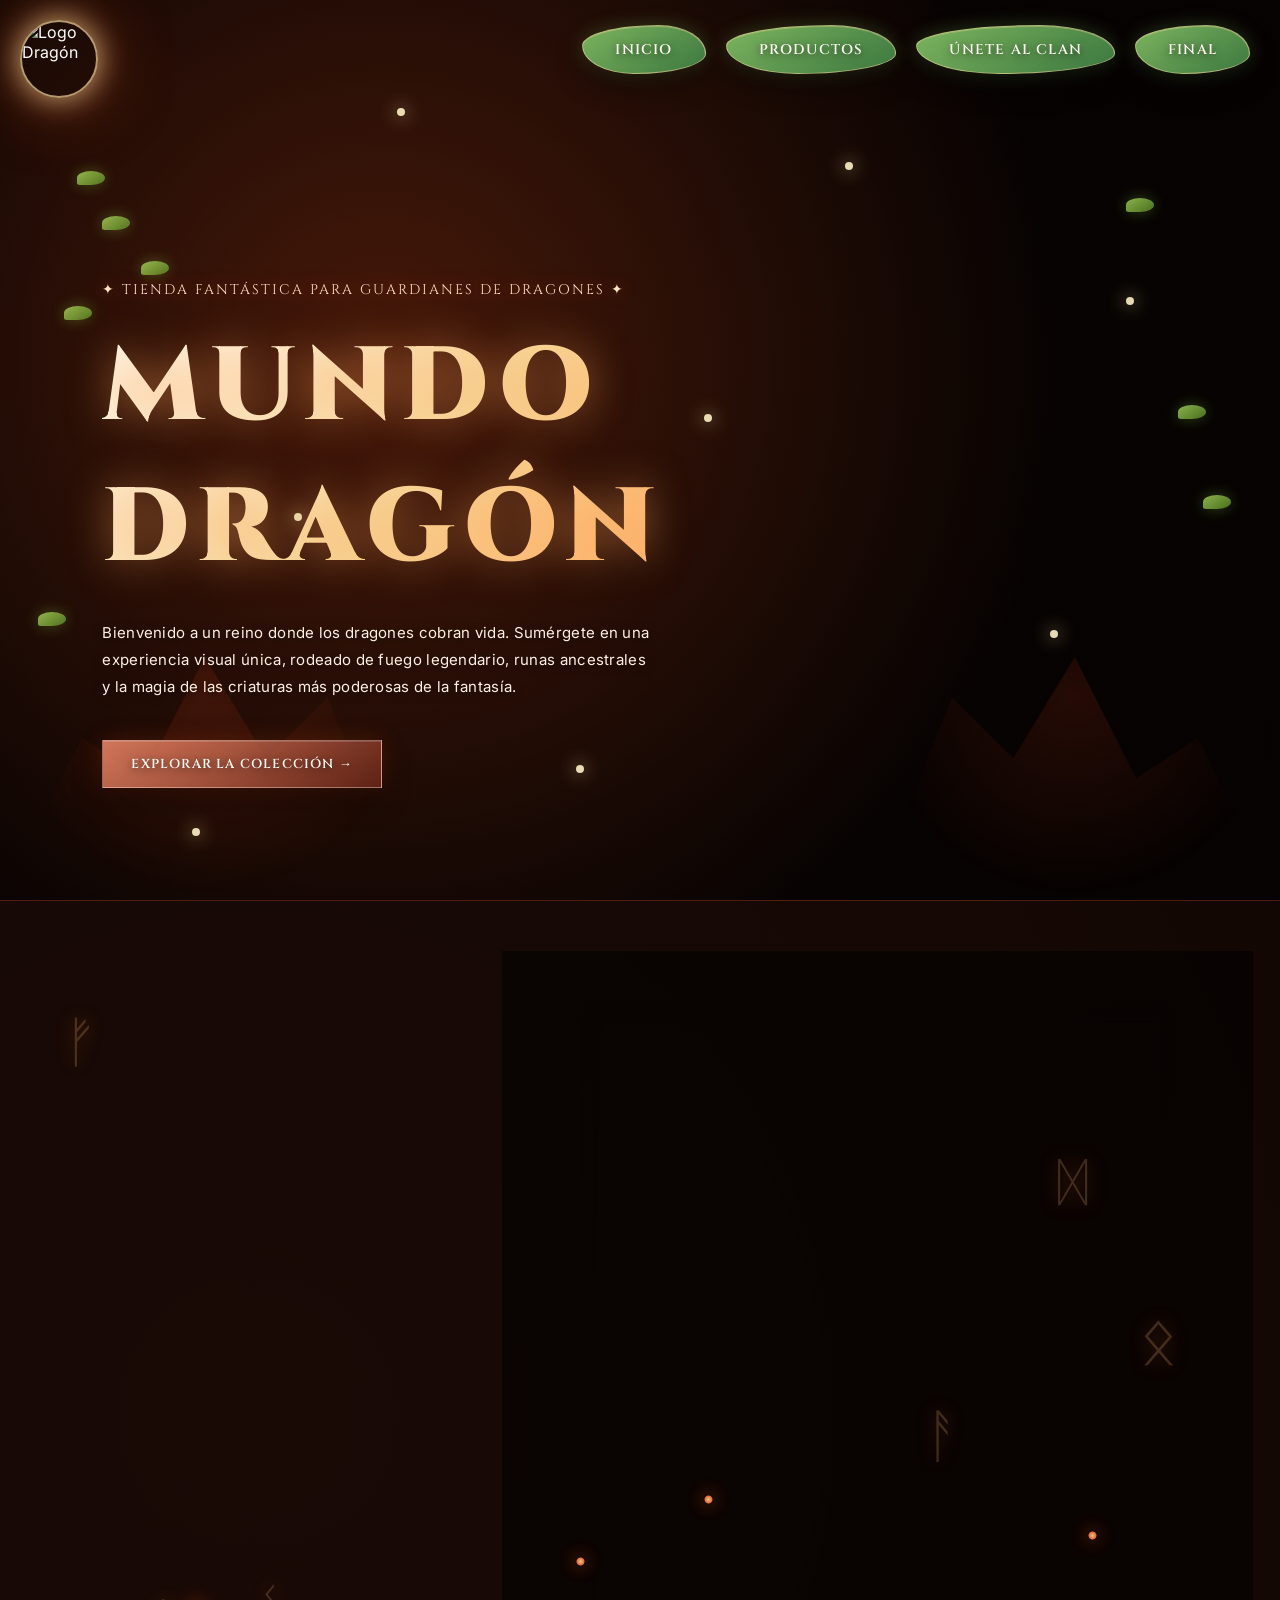
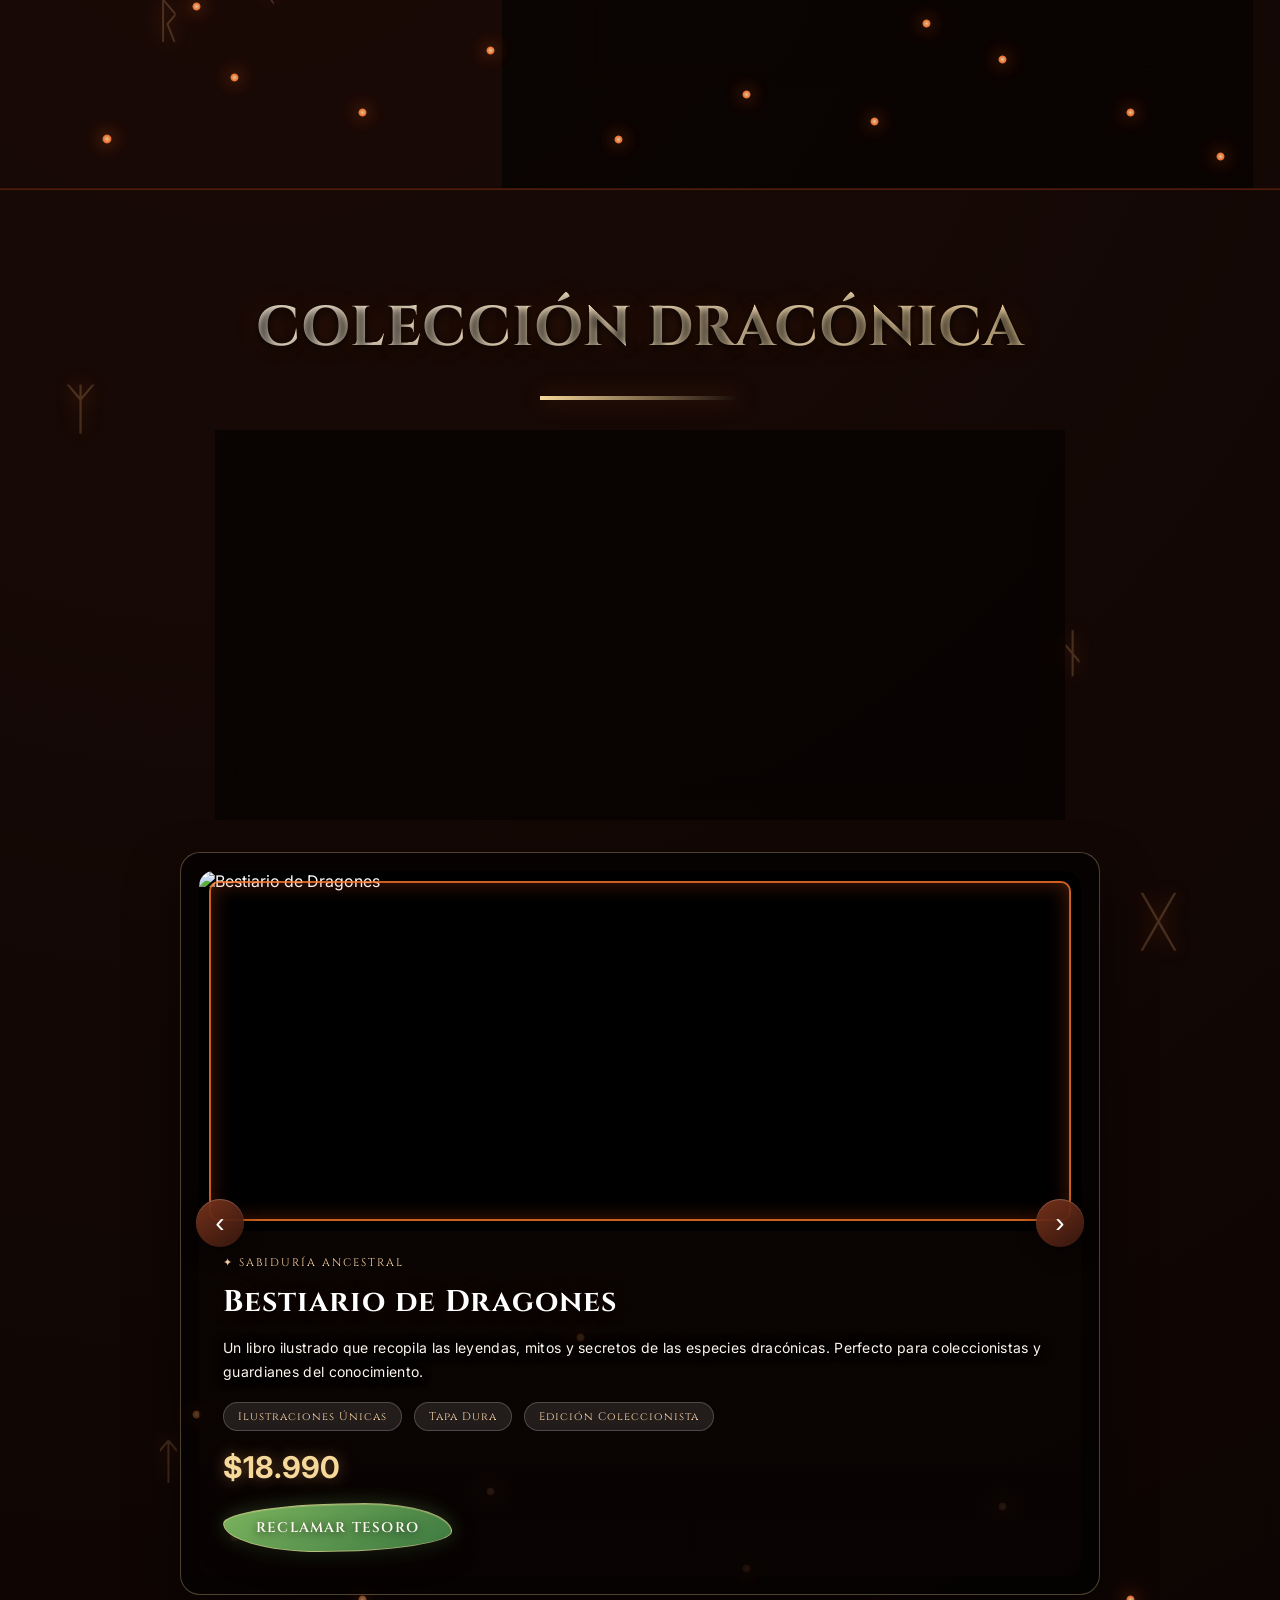
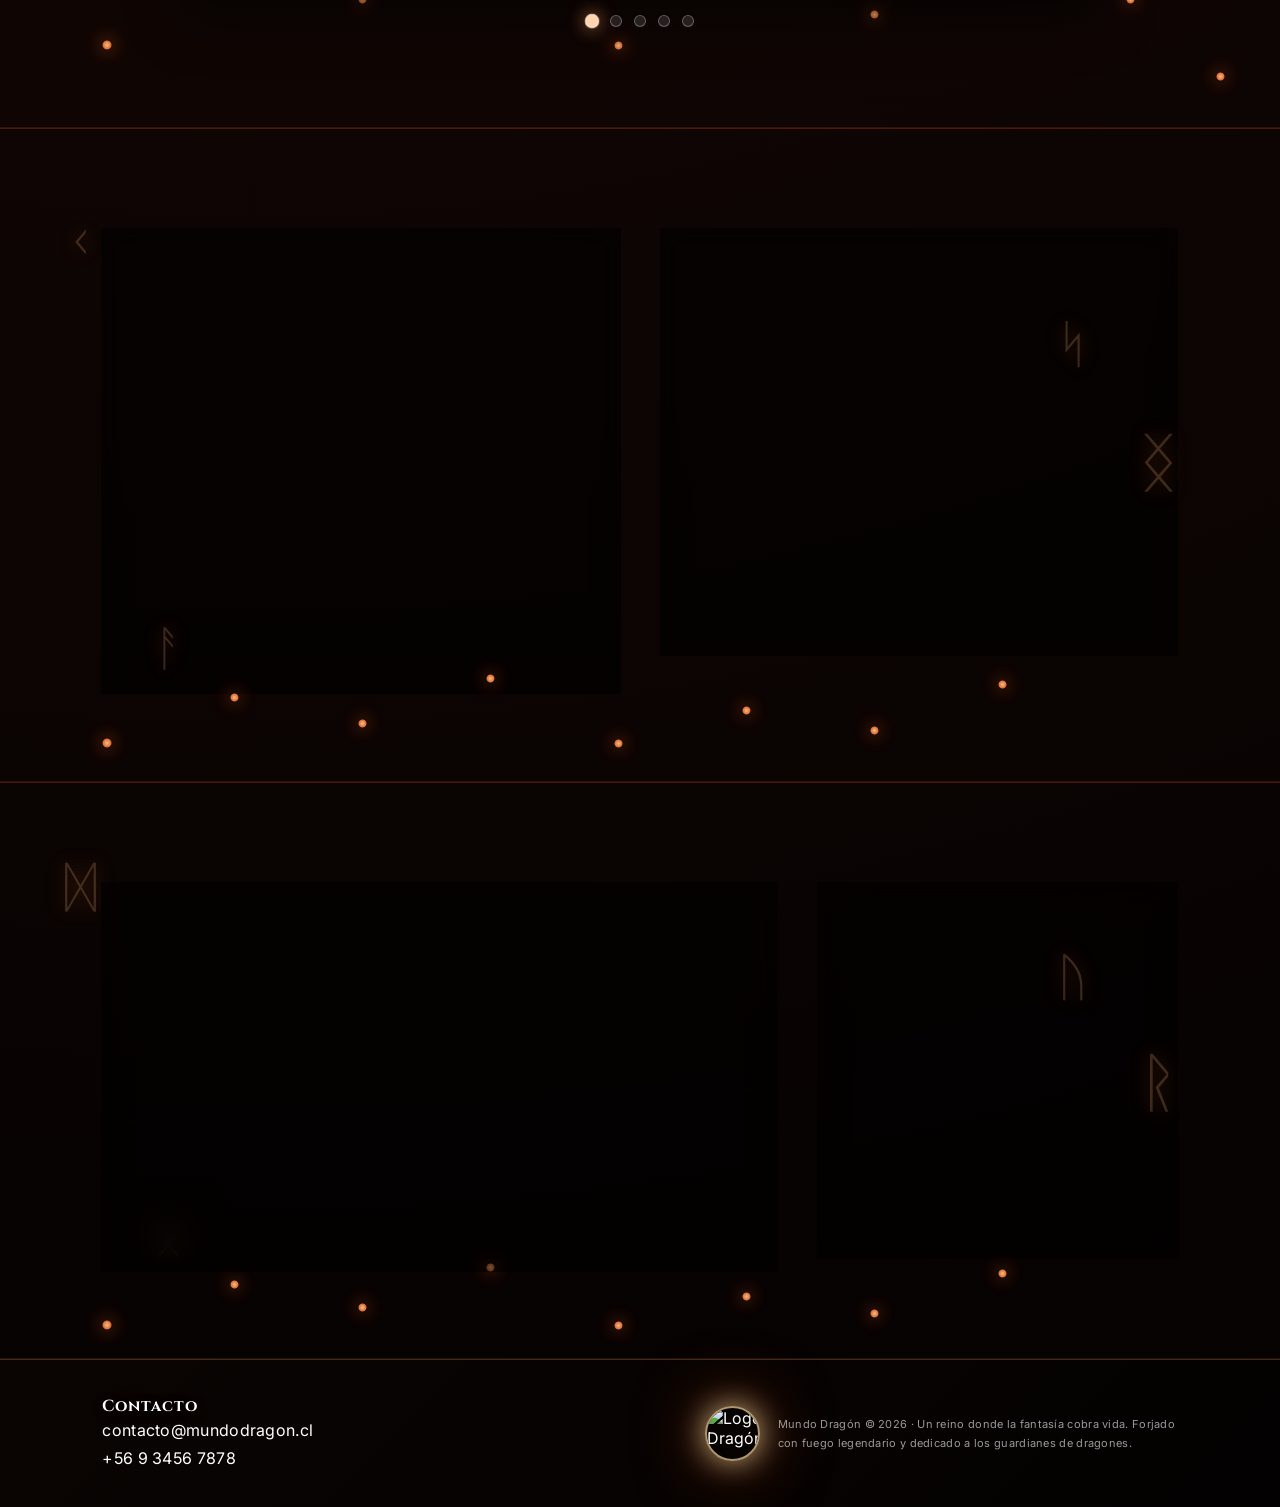
==== commit e2b164fa: "Update index.html" ====
--- a/index.html
+++ b/index.html
@@ -1295,11 +1295,11 @@
 </section>
 
 <footer>
-  <div class="footer-links">
-    <a href="#inicio">Inicio</a>
-    <a href="#productos">Productos</a>
-    <a href="#miembros">Clan</a>
-    <a href="#final">Final</a>
+  <div class="footer-contacto">
+    <h4>Contacto</h4>
+      <p>contacto@mundodragon.cl </p>
+      <p>+56 9 3456 7878</p>
+    </div>
   </div>
 
   <div class="footer-marca">
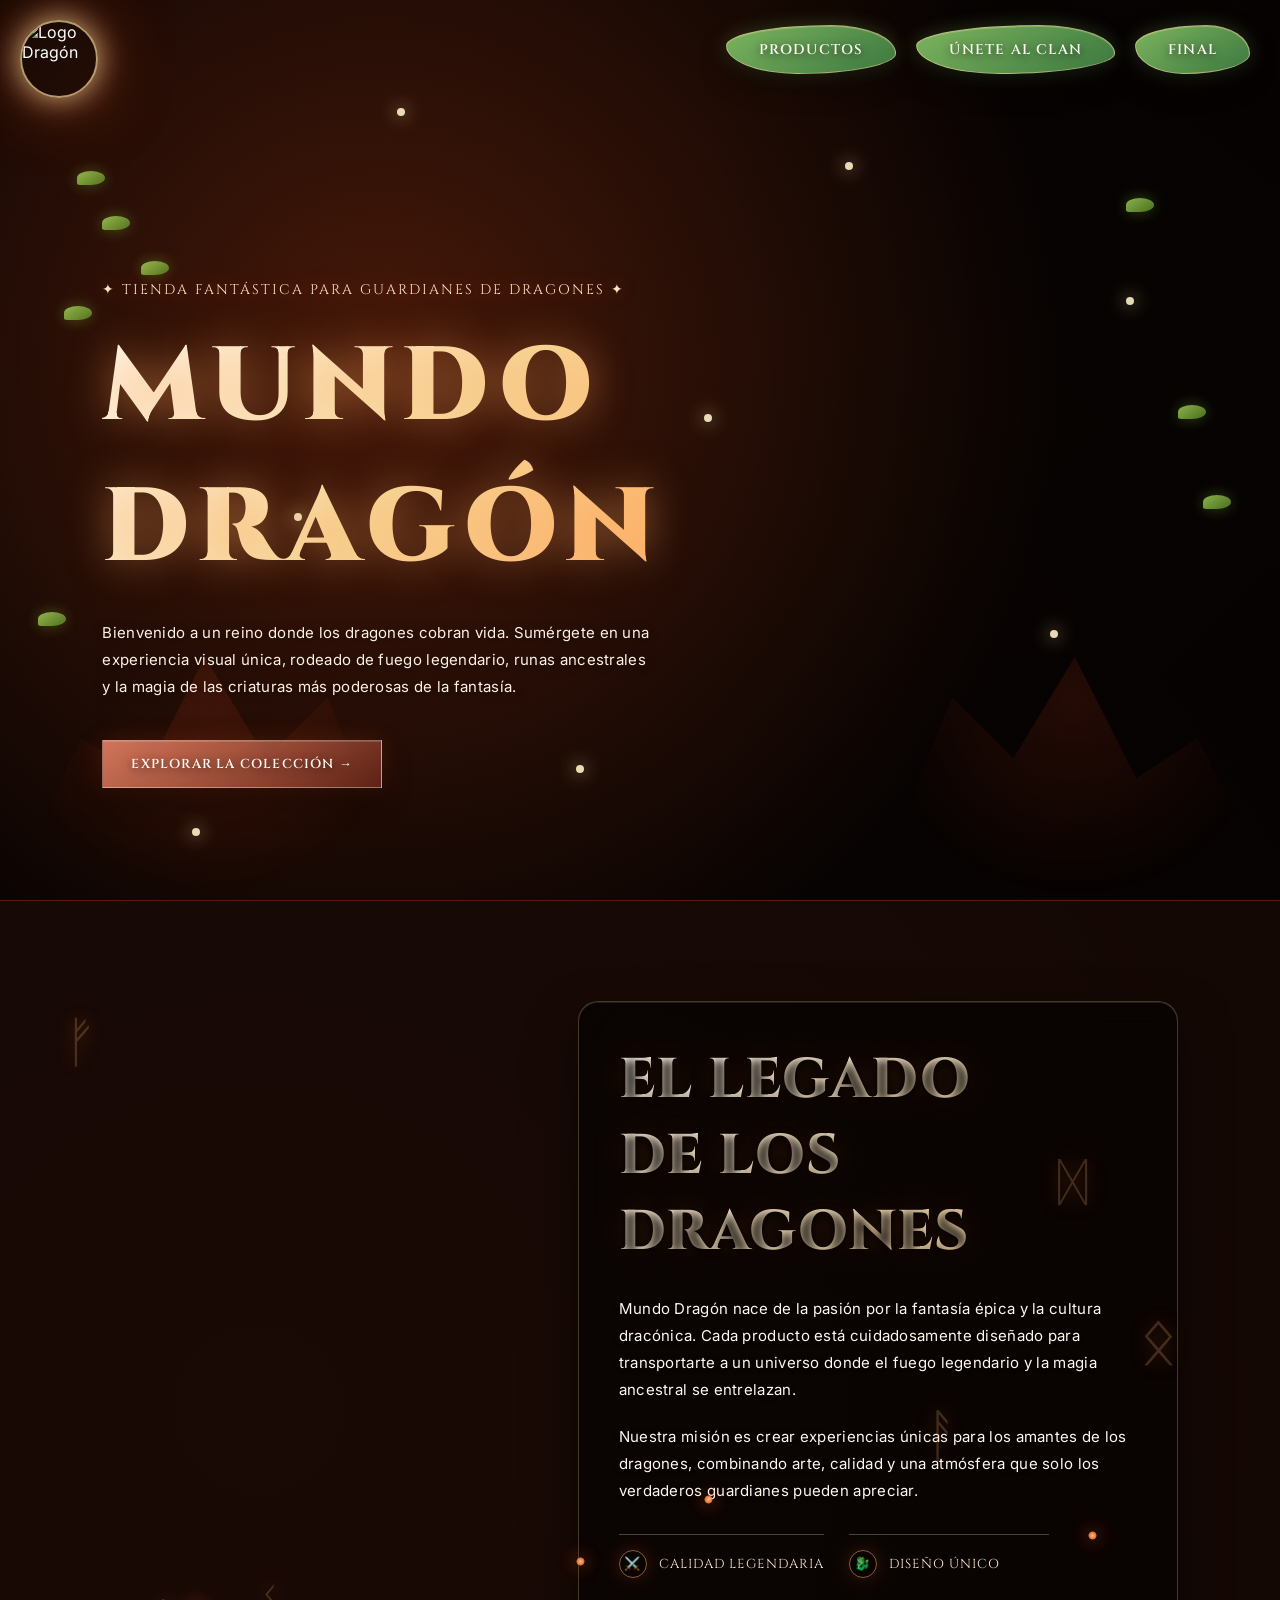
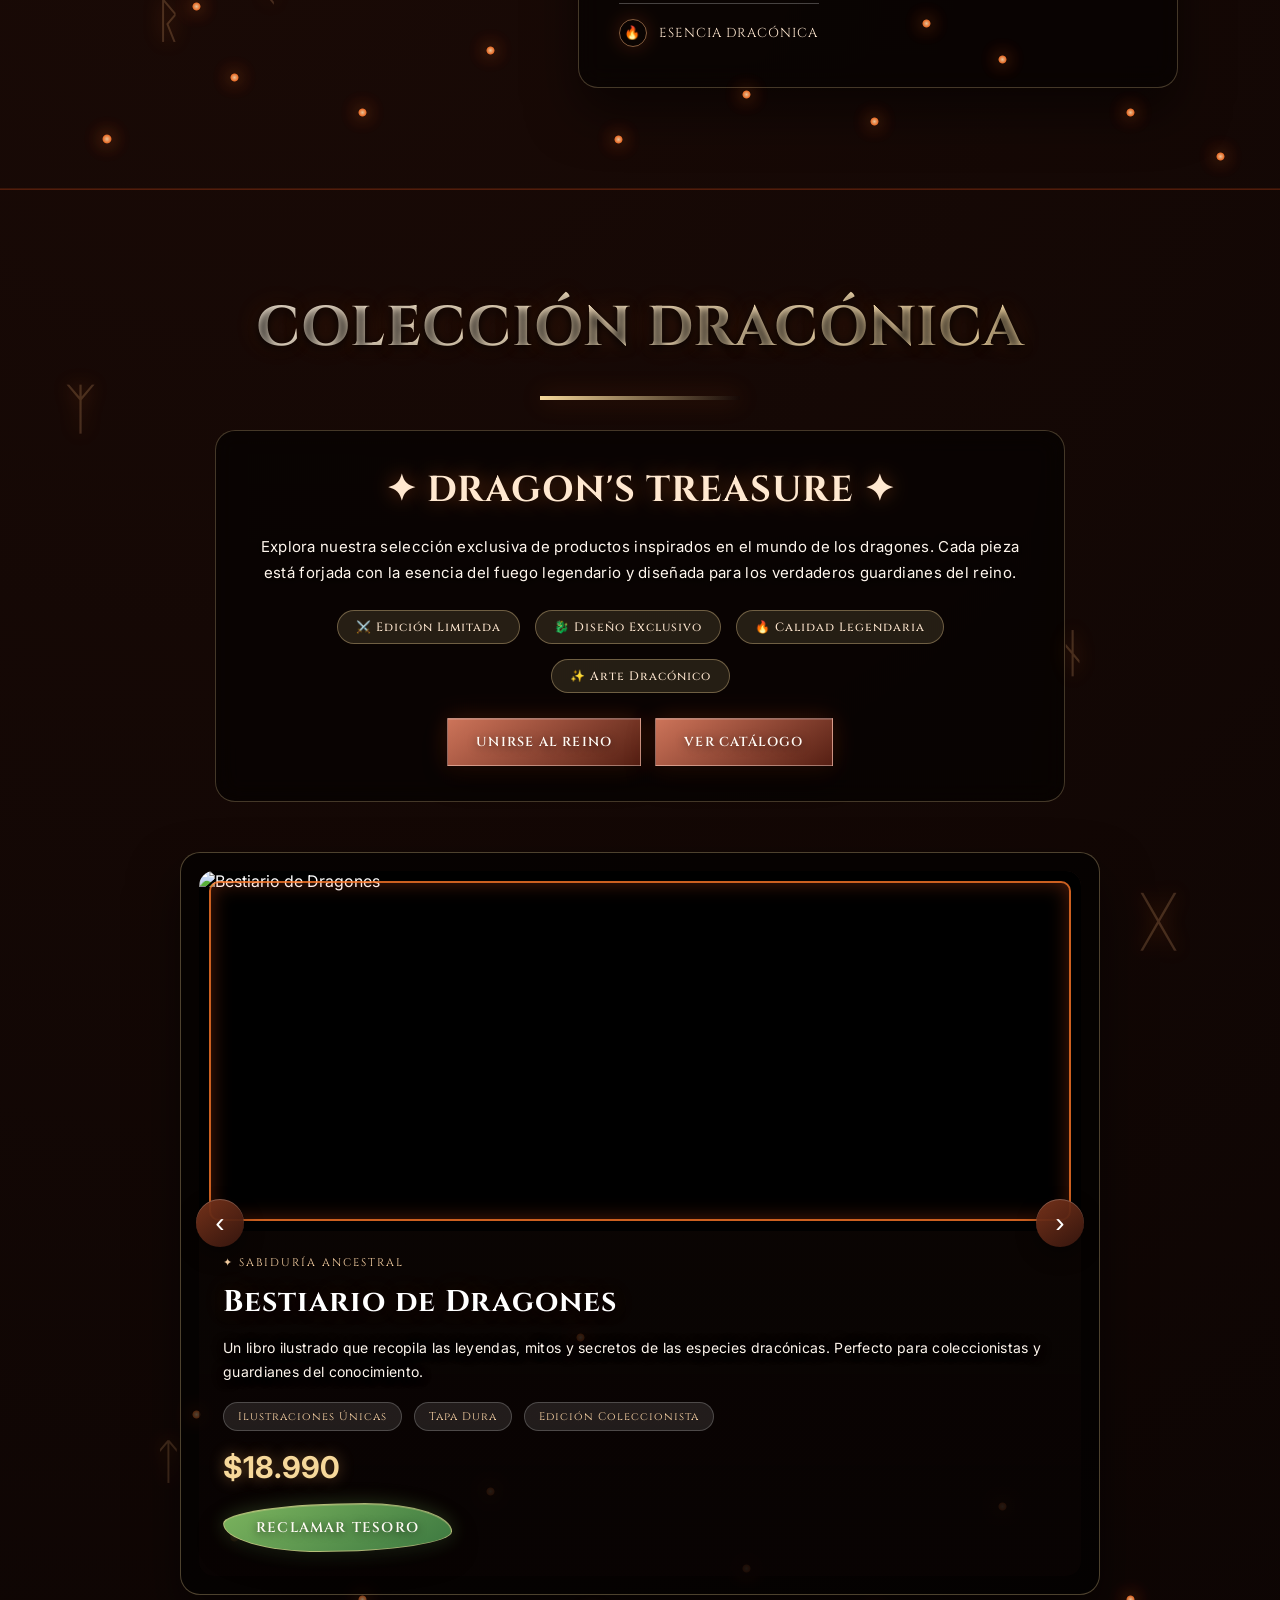
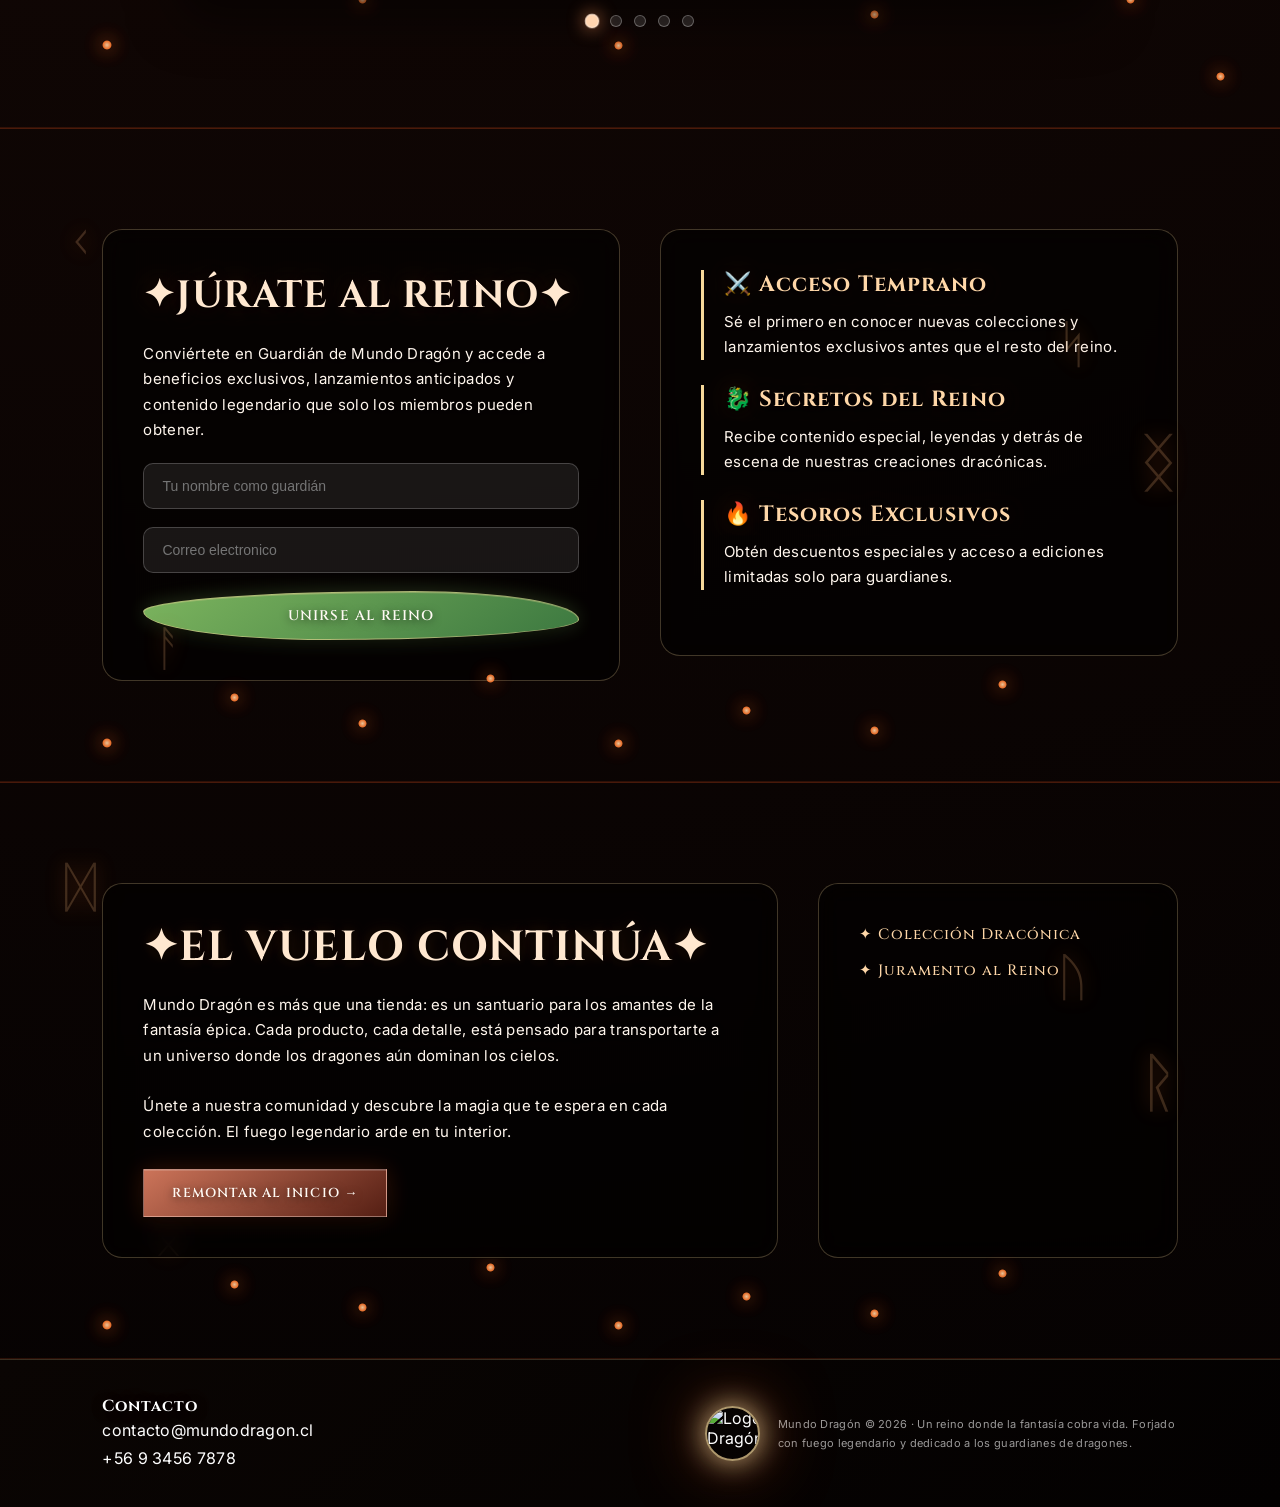
==== commit 2c4cd78b: "Update index.html" ====
--- a/index.html
+++ b/index.html
@@ -1021,7 +1021,6 @@
   </div>
 
   <nav class="nav">
-    <a href="#inicio" class="boton-hoja">Inicio</a>
     <a href="#productos" class="boton-hoja">Productos</a>
     <a href="#miembros" class="boton-hoja">Únete al Clan</a>
     <a href="#final" class="boton-hoja">Final</a>
@@ -1300,7 +1299,7 @@
       <p>contacto@mundodragon.cl </p>
       <p>+56 9 3456 7878</p>
     </div>
-  </div>
+
 
   <div class="footer-marca">
     <div class="logo">
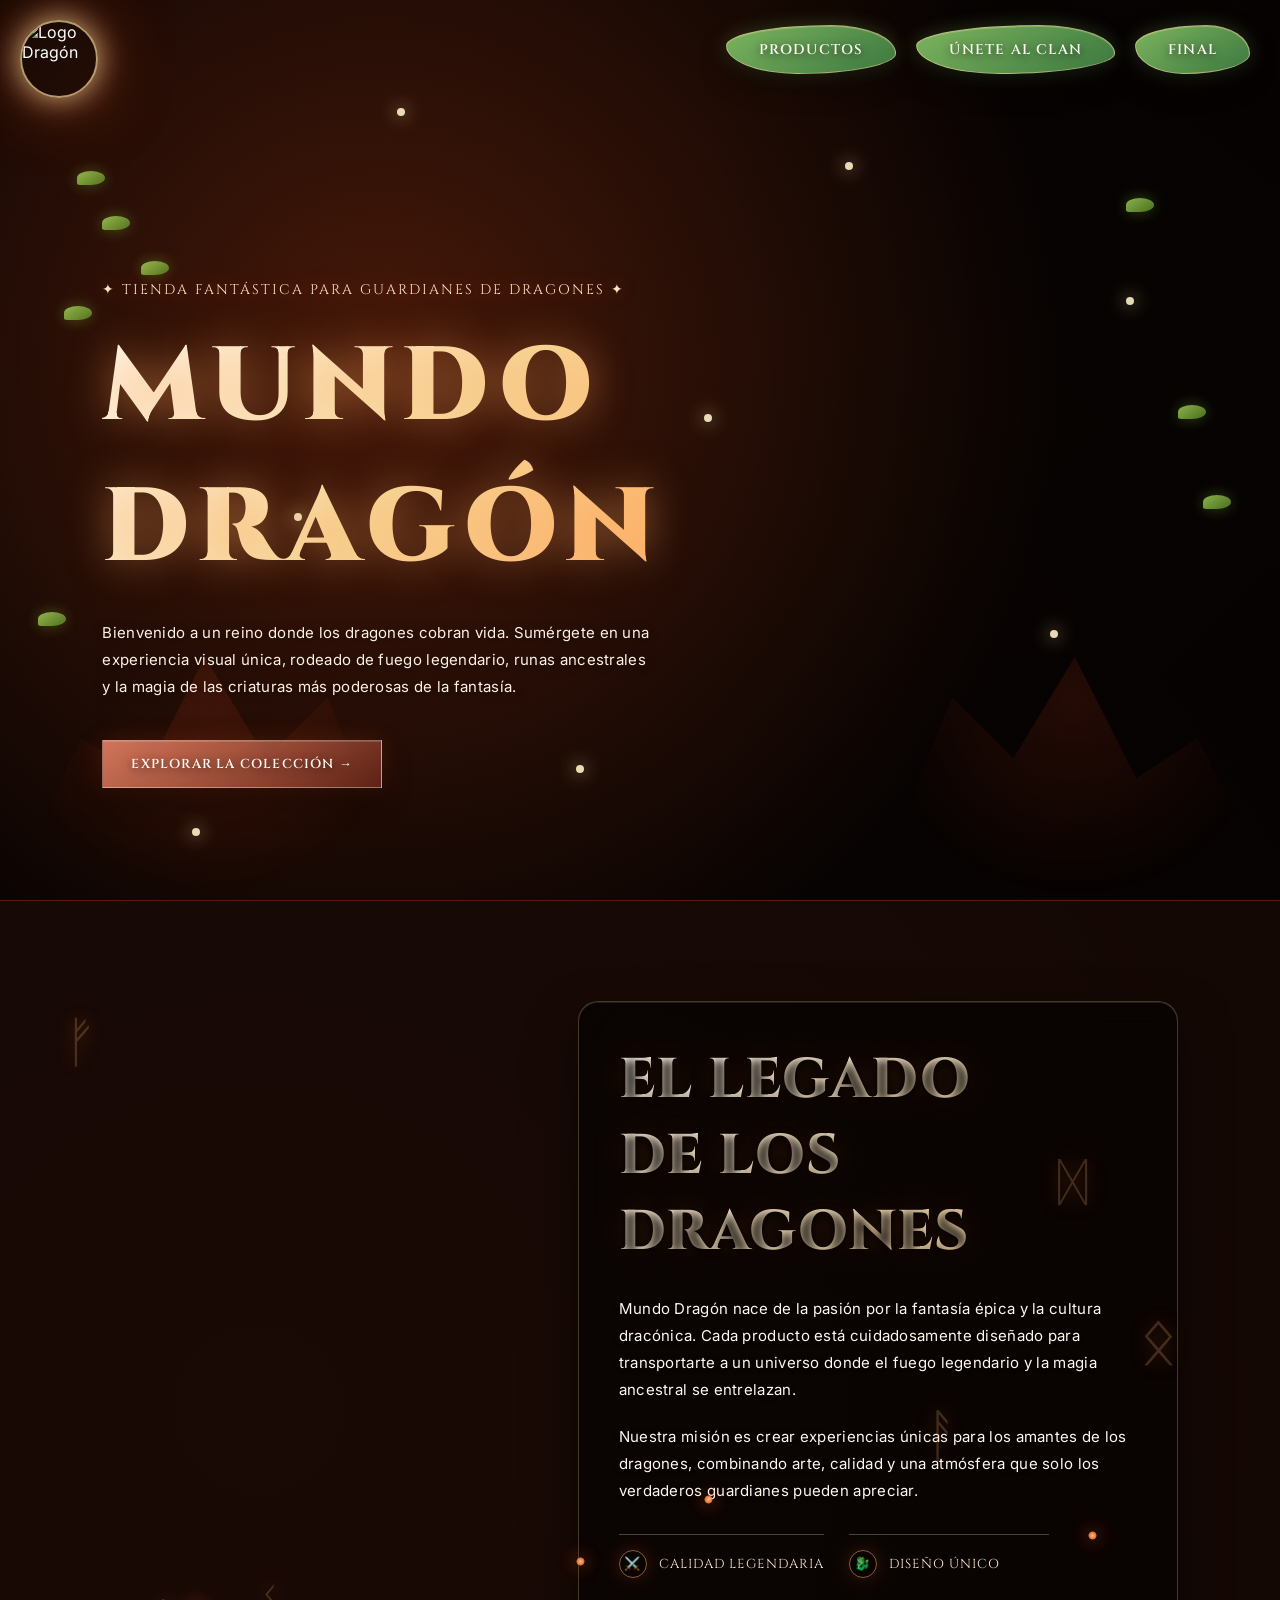
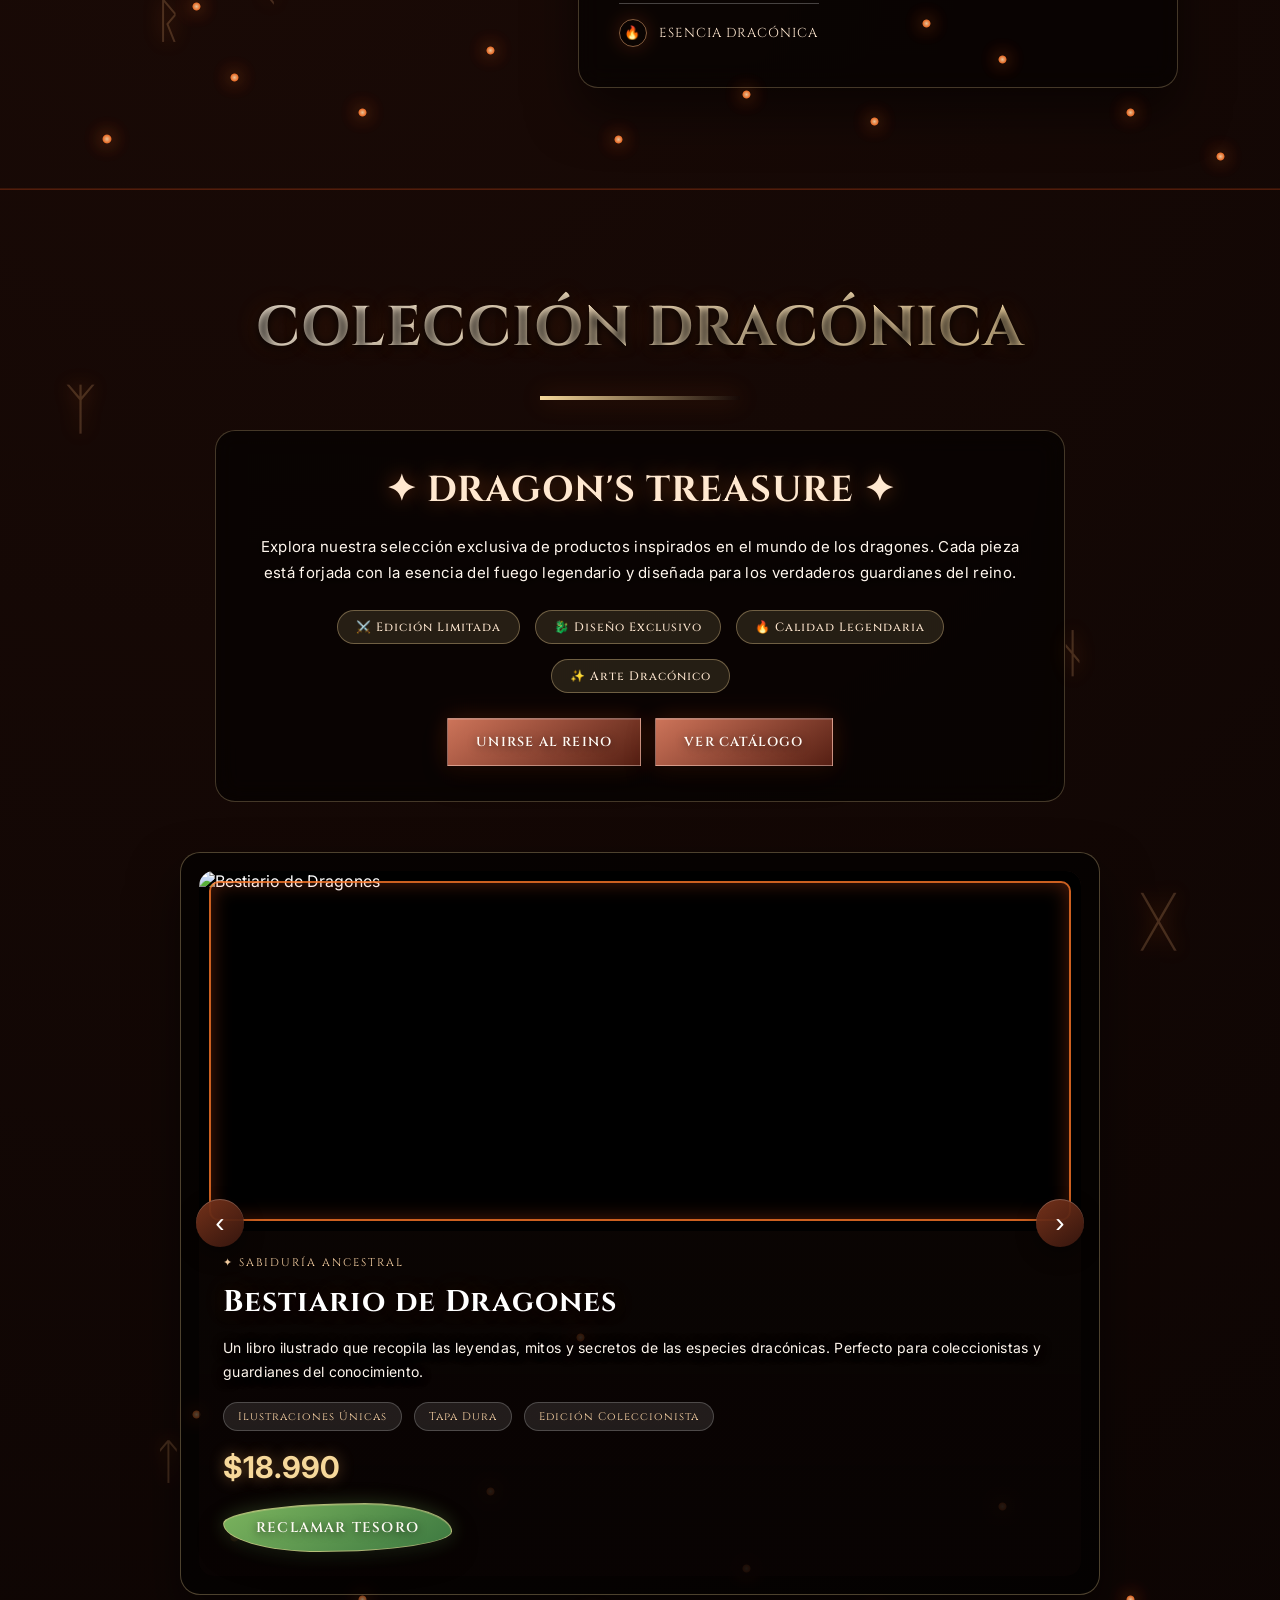
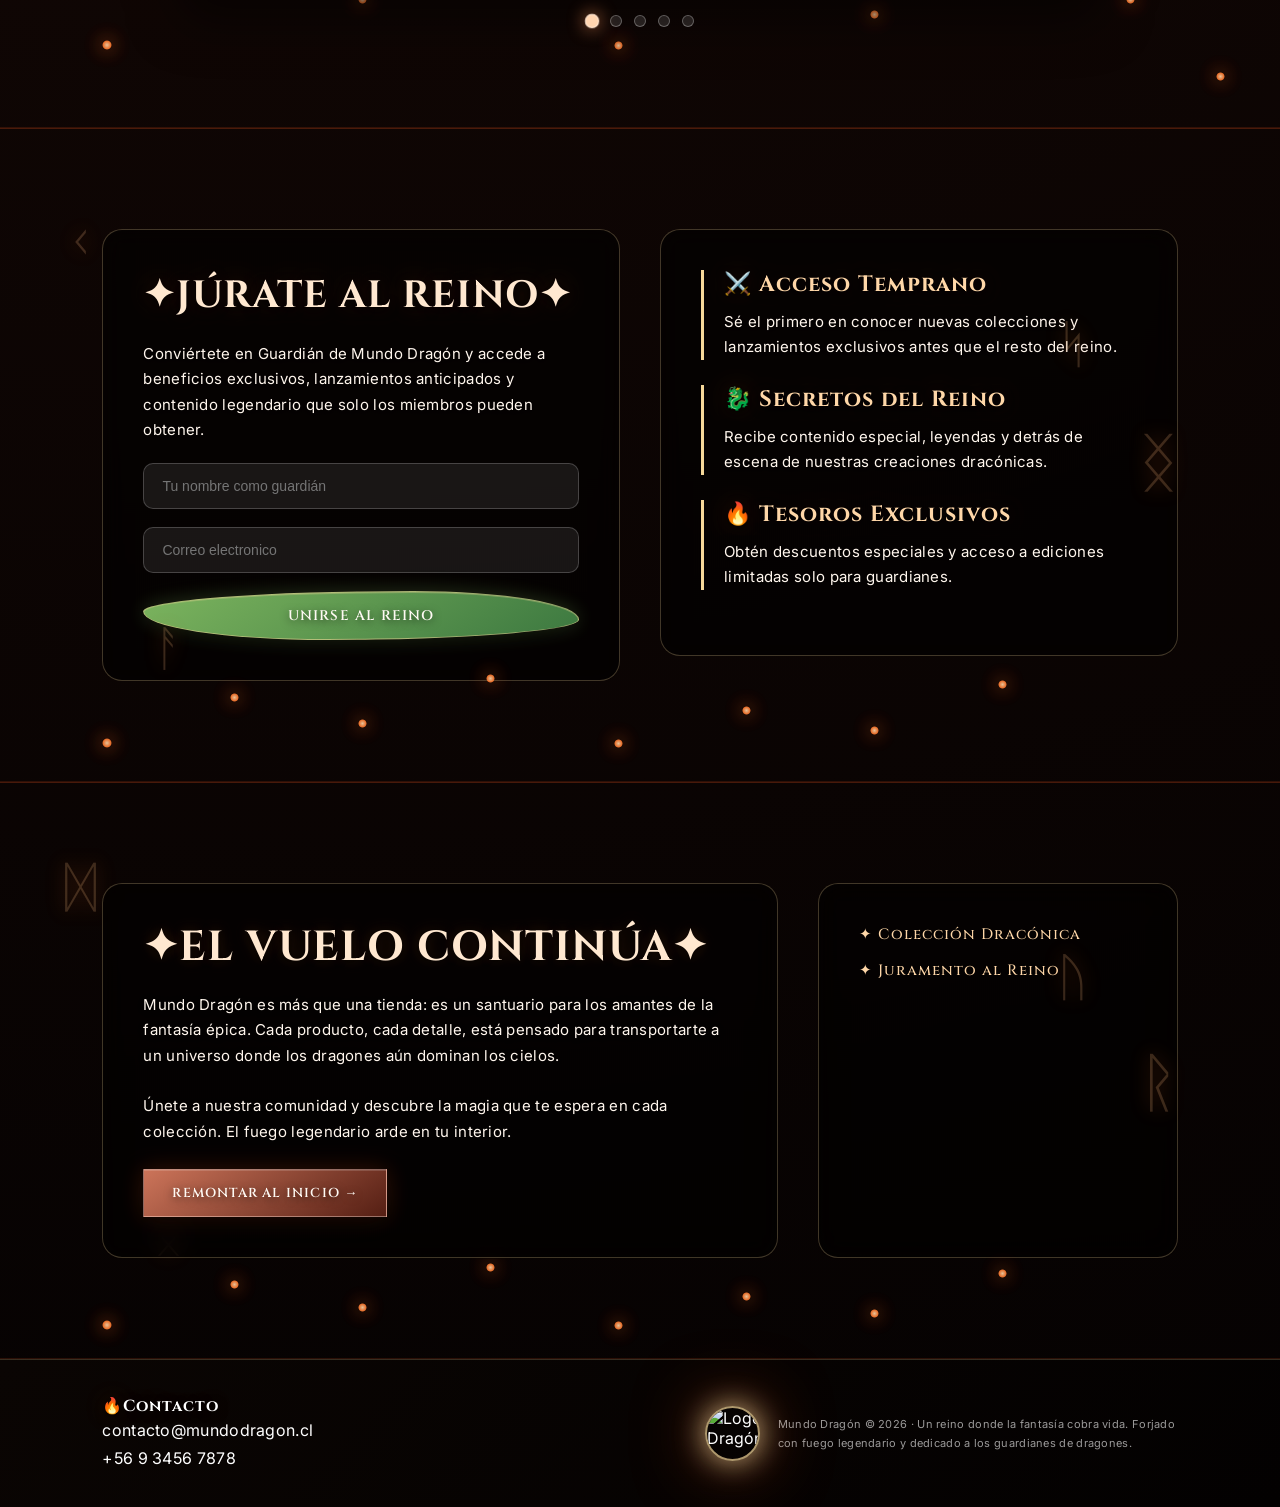
==== commit 595f1002: "Update index.html" ====
--- a/index.html
+++ b/index.html
@@ -1295,7 +1295,7 @@
 
 <footer>
   <div class="footer-contacto">
-    <h4>Contacto</h4>
+    <h4> 🔥Contacto</h4>
       <p>contacto@mundodragon.cl </p>
       <p>+56 9 3456 7878</p>
     </div>
